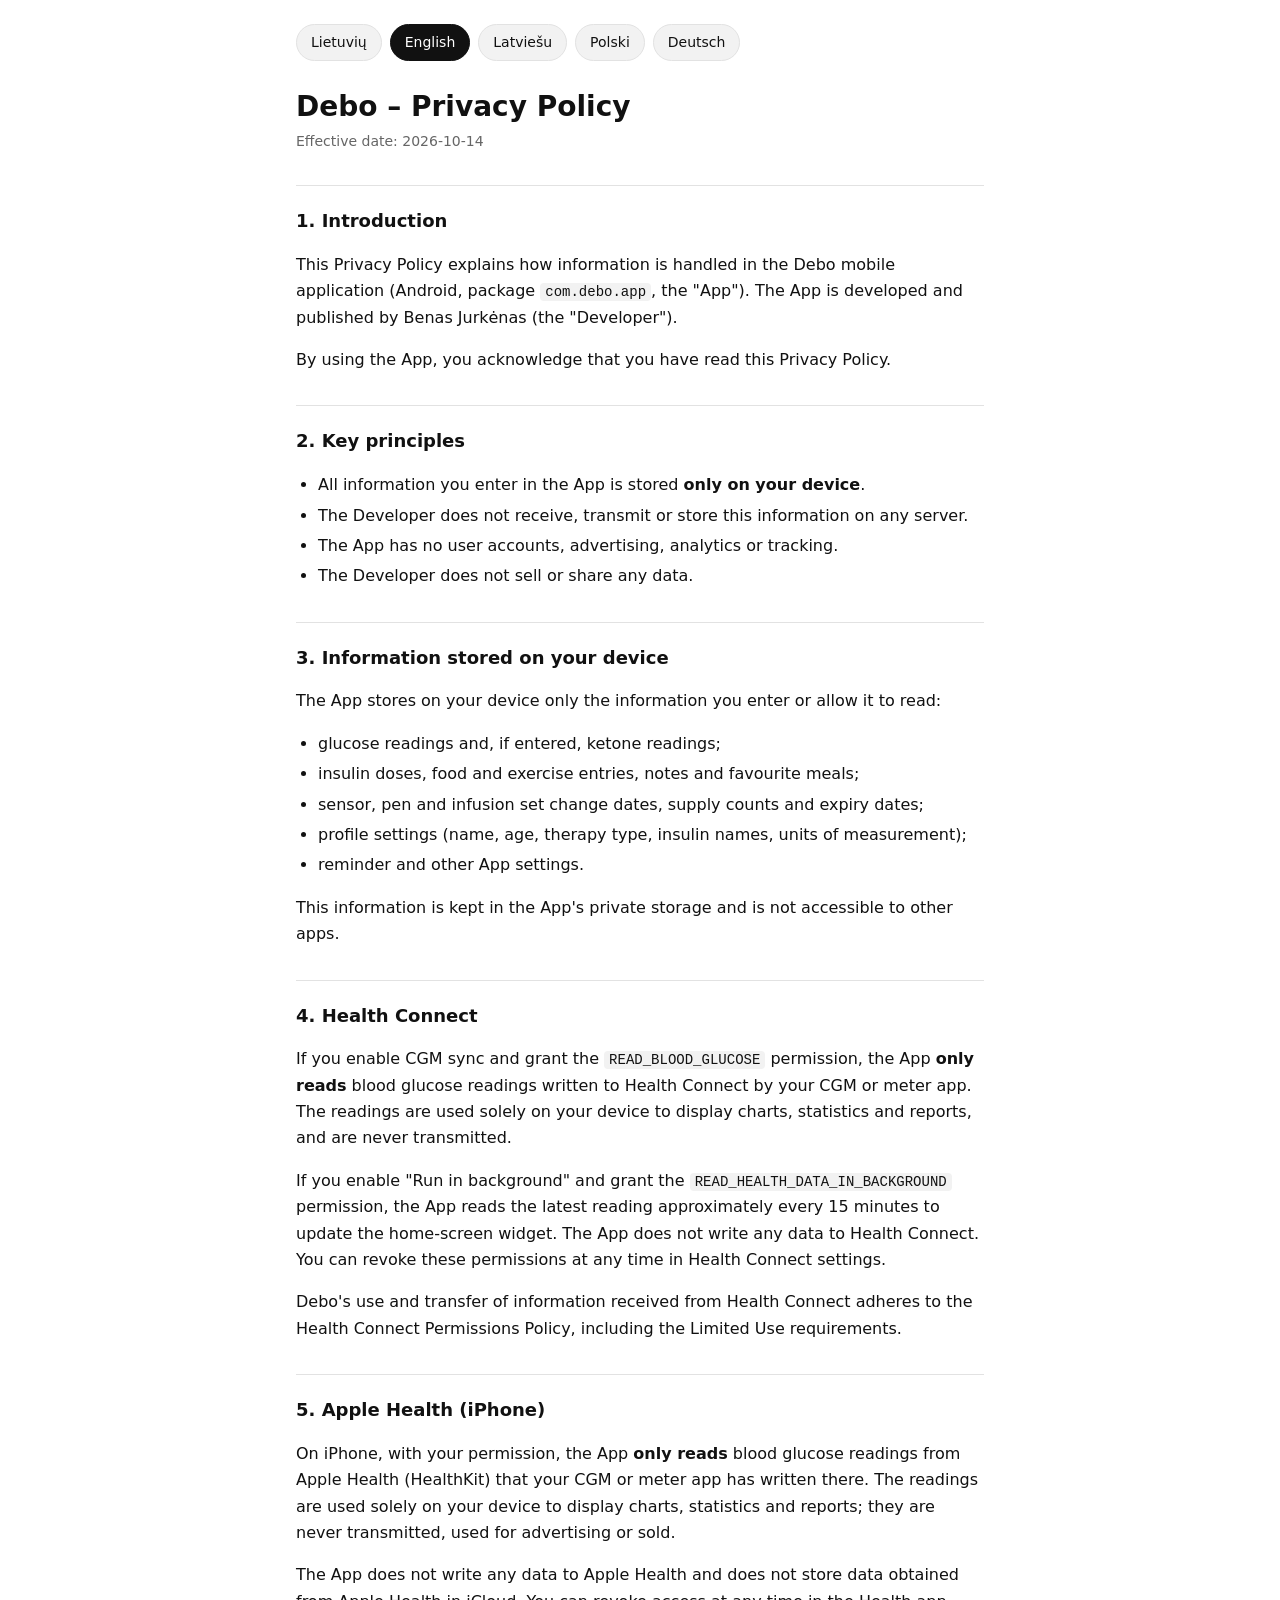
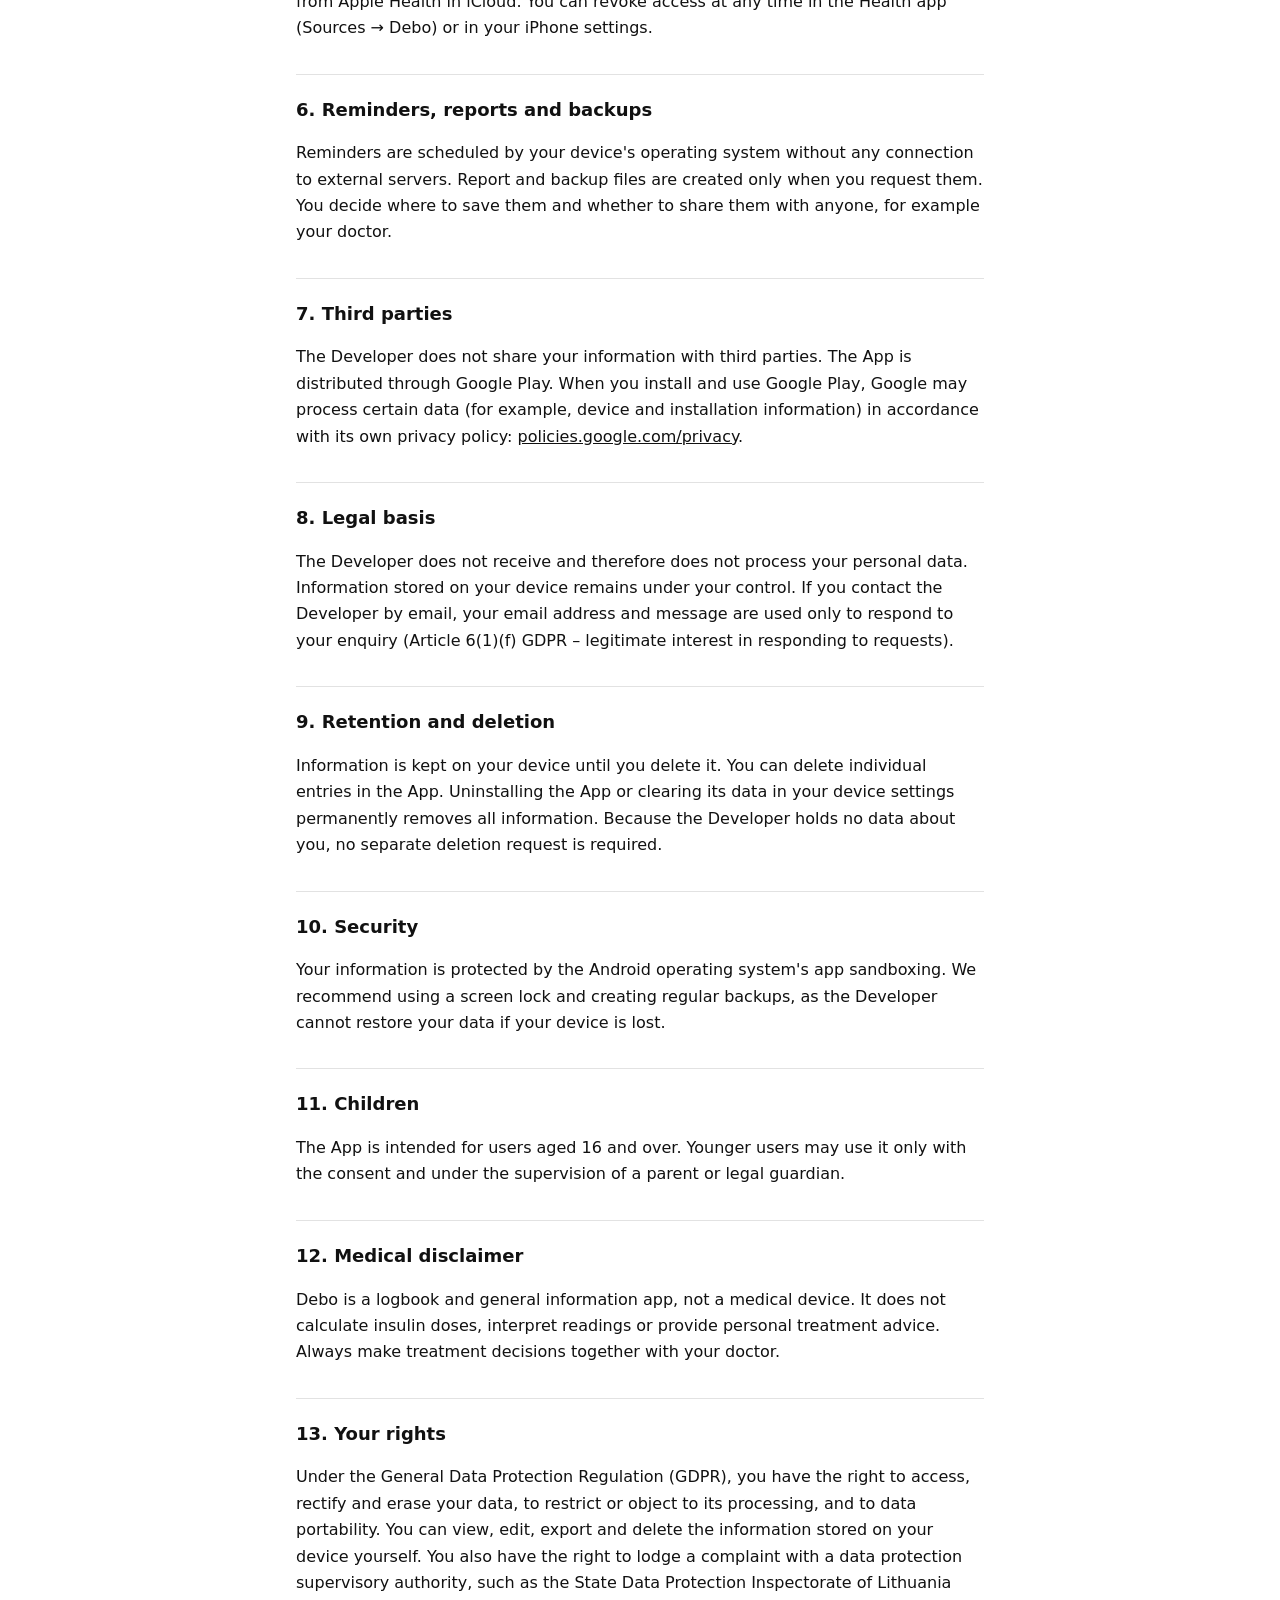
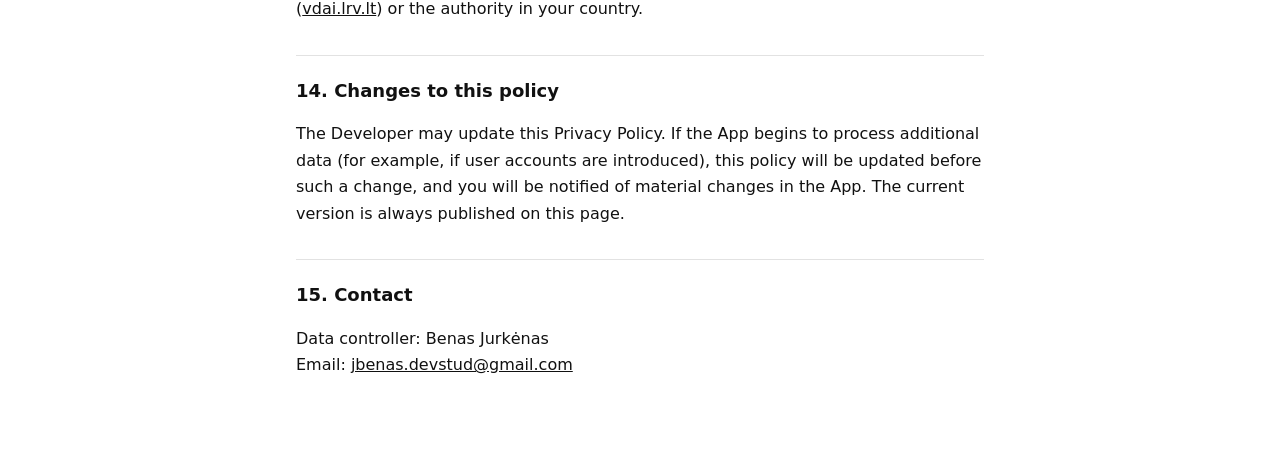
==== Debo APP/privacy-site/index.html @ 05c9ca72 "Debo 1.1.1: Android, iOS and shared web app" ====
<!doctype html>
<html lang="en">
<head>
<meta charset="utf-8">
<meta name="viewport" content="width=device-width, initial-scale=1">
<title>Debo – Privacy Policy</title>
<style>
  :root { --bg:#fff; --fg:#111; --muted:#666; --line:#e2e2e2; --chip:#f2f2f2; }
  @media (prefers-color-scheme: dark) { :root { --bg:#111; --fg:#eee; --muted:#9a9a9a; --line:#2c2c2c; --chip:#1f1f1f; } }
  * { box-sizing:border-box; }
  body { margin:0; background:var(--bg); color:var(--fg); font:16px/1.65 system-ui, -apple-system, "Segoe UI", Roboto, sans-serif; }
  main { max-width:720px; margin:0 auto; padding:24px 16px 64px; }
  nav { display:flex; flex-wrap:wrap; gap:8px; margin-bottom:28px; }
  nav button { border:1px solid var(--line); background:var(--chip); color:var(--fg); border-radius:999px; padding:6px 14px; font:inherit; font-size:14px; cursor:pointer; }
  nav button[aria-pressed="true"] { background:var(--fg); color:var(--bg); border-color:var(--fg); }
  h1 { font-size:28px; line-height:1.25; margin:0 0 6px; }
  h2 { font-size:18px; margin:32px 0 8px; padding-top:20px; border-top:1px solid var(--line); }
  .updated { color:var(--muted); font-size:14px; margin:0; }
  ul { padding-left:22px; }
  li { margin:4px 0; }
  a { color:inherit; }
  code { background:var(--chip); padding:1px 5px; border-radius:4px; font-size:14px; }
</style>
</head>
<body>
<main>
  <nav id="langs"></nav>
  <h1 id="title"></h1>
  <p class="updated" id="updated"></p>
  <div id="content"></div>
</main>
<script>
const CONTROLLER = 'Benas Jurkėnas';
const CONTACT = 'jbenas.devstud@gmail.com';
const UPDATED = '2026-10-14';

const TEXT = {
  lt: {
    name: 'Lietuvių', title: 'Privatumo politika', updated: 'Įsigalioja nuo',
    sections: [
      ['Bendrosios nuostatos', `<p>Ši privatumo politika paaiškina, kaip mobiliojoje programėlėje „Debo“ (Android, paketas <code>com.debo.app</code>, toliau – Programėlė) tvarkoma informacija. Programėlę kuria ir platina {controller} (toliau – Kūrėjas).</p>
        <p>Naudodamiesi Programėle, patvirtinate, kad susipažinote su šia politika.</p>`],
      ['Pagrindiniai principai', `<ul>
        <li>Visa informacija, kurią įvedate į Programėlę, saugoma <strong>tik jūsų įrenginyje</strong>.</li>
        <li>Kūrėjas šios informacijos negauna, neperduoda ir nesaugo jokiuose serveriuose.</li>
        <li>Programėlėje nėra paskyrų, reklamos, analitikos ar naudotojų sekimo priemonių.</li>
        <li>Kūrėjas neparduoda ir niekam neperduoda jokių duomenų.</li>
      </ul>`],
      ['Įrenginyje saugoma informacija', `<p>Programėlė jūsų įrenginyje saugo tik tą informaciją, kurią įvedate patys arba leidžiate nuskaityti:</p>
        <ul>
          <li>gliukozės rodmenys ir, jei įvedate, ketonų rodmenys;</li>
          <li>insulino dozės, maisto ir fizinio aktyvumo įrašai, pastabos, mėgstami valgiai;</li>
          <li>sensoriaus, švirkštiklio ar infuzijos rinkinio keitimo datos, atsargų kiekiai ir galiojimo datos;</li>
          <li>profilio nustatymai (vardas, amžius, gydymo būdas, insulino pavadinimai, matavimo vienetai);</li>
          <li>priminimų ir kiti Programėlės nustatymai.</li>
        </ul>
        <p>Ši informacija laikoma Programėlės vidinėje saugykloje ir kitoms programėlėms neprieinama.</p>`],
      ['Health Connect', `<p>Jeigu įjungiate CGM sinchronizavimą, Programėlė, gavusi jūsų leidimą <code>READ_BLOOD_GLUCOSE</code>, <strong>tik skaito</strong> kraujo gliukozės rodmenis, kuriuos į „Health Connect“ įrašo jūsų CGM ar gliukomačio programėlė. Rodmenys naudojami tik įrenginyje: grafikui, statistikai ir ataskaitai sudaryti. Jie niekur neperduodami.</p>
        <p>Jeigu įjungiate funkciją „Veikti fone“, Programėlė, gavusi leidimą <code>READ_HEALTH_DATA_IN_BACKGROUND</code>, maždaug kas 15 minučių nuskaito naujausią rodmenį pagrindinio ekrano valdikliui atnaujinti. Programėlė į „Health Connect“ nieko neįrašo. Leidimus galite bet kada atšaukti „Health Connect“ nustatymuose.</p>
        <p>„Debo“ naudoja ir perduoda iš „Health Connect“ gautą informaciją laikydamasi „Health Connect“ leidimų politikos, įskaitant riboto naudojimo (angl. <em>Limited Use</em>) reikalavimus.</p>`],
      ['Apple Health (iPhone)', `<p>iPhone versijoje Programėlė, gavusi jūsų leidimą, <strong>tik skaito</strong> kraujo gliukozės rodmenis iš „Apple Health“ (HealthKit), kuriuos ten įrašo jūsų CGM ar gliukomačio programėlė. Rodmenys naudojami tik įrenginyje: grafikui, statistikai ir ataskaitai sudaryti. Jie niekur neperduodami, nenaudojami reklamai ir neparduodami.</p>
        <p>Programėlė į „Apple Health“ nieko neįrašo ir nesaugo iš „Apple Health“ gautų duomenų „iCloud“. Leidimą galite bet kada atšaukti programėlėje „Sveikata“ (Šaltiniai → Debo) arba iPhone nustatymuose.</p>`],
      ['Priminimai, ataskaitos ir atsarginės kopijos', `<p>Priminimus planuoja jūsų įrenginio operacinė sistema, be jokio ryšio su išoriniais serveriais. Ataskaitų ir atsarginių kopijų failai kuriami tik jūsų veiksmu. Jūs pats sprendžiate, kur juos išsaugoti ir ar kam nors juos perduoti, pavyzdžiui, gydytojui.</p>`],
      ['Trečiosios šalys', `<p>Kūrėjas jūsų informacijos trečiosioms šalims neperduoda. Programėlė platinama per „Google Play“. Diegimo ir naudojimosi „Google Play“ metu „Google“ gali tvarkyti tam tikrus duomenis (pavyzdžiui, apie įrenginį ir diegimą) pagal savo privatumo politiką: <a href="https://policies.google.com/privacy">policies.google.com/privacy</a>.</p>`],
      ['Teisinis pagrindas', `<p>Kadangi Kūrėjas jūsų asmens duomenų negauna, jų netvarko. Jūsų įrenginyje saugoma informacija lieka jūsų kontrolėje. Jeigu susisiekiate su Kūrėju el. paštu, jūsų el. pašto adresas ir laiško turinys naudojami tik atsakymui pateikti (BDAR 6 straipsnio 1 dalies f punktas – teisėtas interesas atsakyti į užklausą).</p>`],
      ['Saugojimas ir ištrynimas', `<p>Informacija įrenginyje saugoma tol, kol ją ištrinate. Atskirus įrašus galite ištrinti Programėlėje. Visą informaciją ištrinsite pašalinę Programėlę arba išvalę jos duomenis įrenginio nustatymuose. Kadangi Kūrėjas jūsų duomenų neturi, papildomo prašymo pateikti nereikia.</p>`],
      ['Saugumas', `<p>Informaciją saugo „Android“ operacinės sistemos programėlių izoliacija. Rekomenduojame naudoti įrenginio ekrano užraktą ir reguliariai kurti atsargines kopijas, nes praradus įrenginį Kūrėjas negali atkurti jūsų duomenų.</p>`],
      ['Vaikai', `<p>Programėlė skirta 16 metų ir vyresniems asmenims. Jaunesni asmenys ja gali naudotis tik su tėvų ar globėjų sutikimu ir jiems prižiūrint.</p>`],
      ['Medicininis įspėjimas', `<p>„Debo“ yra įrašų (dienoraščio) ir bendrosios informacijos programėlė, o ne medicinos priemonė. Ji neskaičiuoja insulino dozių, neinterpretuoja rodmenų ir neteikia individualių gydymo rekomendacijų. Sprendimus dėl gydymo priimkite kartu su savo gydytoju.</p>`],
      ['Jūsų teisės', `<p>Pagal Bendrąjį duomenų apsaugos reglamentą (BDAR) turite teisę susipažinti su savo duomenimis, juos ištaisyti, ištrinti, apriboti jų tvarkymą ir nesutikti su tvarkymu. Įrenginyje saugomą informaciją galite peržiūrėti, keisti, eksportuoti ir ištrinti patys. Taip pat turite teisę pateikti skundą Valstybinei duomenų apsaugos inspekcijai (<a href="https://vdai.lrv.lt">vdai.lrv.lt</a>) arba savo šalies priežiūros institucijai.</p>`],
      ['Politikos pakeitimai', `<p>Kūrėjas gali atnaujinti šią politiką. Jeigu Programėlė pradėtų tvarkyti daugiau duomenų (pavyzdžiui, atsirastų paskyros), politika bus atnaujinta prieš tokį pakeitimą, o apie esminius pakeitimus bus pranešta Programėlėje. Galiojanti redakcija visada skelbiama šiame puslapyje.</p>`],
      ['Kontaktai', `<p>Duomenų valdytojas: {controller}<br>El. paštas: {contact}</p>`]
    ]
  },
  en: {
    name: 'English', title: 'Privacy Policy', updated: 'Effective date',
    sections: [
      ['Introduction', `<p>This Privacy Policy explains how information is handled in the Debo mobile application (Android, package <code>com.debo.app</code>, the "App"). The App is developed and published by {controller} (the "Developer").</p>
        <p>By using the App, you acknowledge that you have read this Privacy Policy.</p>`],
      ['Key principles', `<ul>
        <li>All information you enter in the App is stored <strong>only on your device</strong>.</li>
        <li>The Developer does not receive, transmit or store this information on any server.</li>
        <li>The App has no user accounts, advertising, analytics or tracking.</li>
        <li>The Developer does not sell or share any data.</li>
      </ul>`],
      ['Information stored on your device', `<p>The App stores on your device only the information you enter or allow it to read:</p>
        <ul>
          <li>glucose readings and, if entered, ketone readings;</li>
          <li>insulin doses, food and exercise entries, notes and favourite meals;</li>
          <li>sensor, pen and infusion set change dates, supply counts and expiry dates;</li>
          <li>profile settings (name, age, therapy type, insulin names, units of measurement);</li>
          <li>reminder and other App settings.</li>
        </ul>
        <p>This information is kept in the App's private storage and is not accessible to other apps.</p>`],
      ['Health Connect', `<p>If you enable CGM sync and grant the <code>READ_BLOOD_GLUCOSE</code> permission, the App <strong>only reads</strong> blood glucose readings written to Health Connect by your CGM or meter app. The readings are used solely on your device to display charts, statistics and reports, and are never transmitted.</p>
        <p>If you enable "Run in background" and grant the <code>READ_HEALTH_DATA_IN_BACKGROUND</code> permission, the App reads the latest reading approximately every 15 minutes to update the home-screen widget. The App does not write any data to Health Connect. You can revoke these permissions at any time in Health Connect settings.</p>
        <p>Debo's use and transfer of information received from Health Connect adheres to the Health Connect Permissions Policy, including the Limited Use requirements.</p>`],
      ['Apple Health (iPhone)', `<p>On iPhone, with your permission, the App <strong>only reads</strong> blood glucose readings from Apple Health (HealthKit) that your CGM or meter app has written there. The readings are used solely on your device to display charts, statistics and reports; they are never transmitted, used for advertising or sold.</p>
        <p>The App does not write any data to Apple Health and does not store data obtained from Apple Health in iCloud. You can revoke access at any time in the Health app (Sources → Debo) or in your iPhone settings.</p>`],
      ['Reminders, reports and backups', `<p>Reminders are scheduled by your device's operating system without any connection to external servers. Report and backup files are created only when you request them. You decide where to save them and whether to share them with anyone, for example your doctor.</p>`],
      ['Third parties', `<p>The Developer does not share your information with third parties. The App is distributed through Google Play. When you install and use Google Play, Google may process certain data (for example, device and installation information) in accordance with its own privacy policy: <a href="https://policies.google.com/privacy">policies.google.com/privacy</a>.</p>`],
      ['Legal basis', `<p>The Developer does not receive and therefore does not process your personal data. Information stored on your device remains under your control. If you contact the Developer by email, your email address and message are used only to respond to your enquiry (Article 6(1)(f) GDPR – legitimate interest in responding to requests).</p>`],
      ['Retention and deletion', `<p>Information is kept on your device until you delete it. You can delete individual entries in the App. Uninstalling the App or clearing its data in your device settings permanently removes all information. Because the Developer holds no data about you, no separate deletion request is required.</p>`],
      ['Security', `<p>Your information is protected by the Android operating system's app sandboxing. We recommend using a screen lock and creating regular backups, as the Developer cannot restore your data if your device is lost.</p>`],
      ['Children', `<p>The App is intended for users aged 16 and over. Younger users may use it only with the consent and under the supervision of a parent or legal guardian.</p>`],
      ['Medical disclaimer', `<p>Debo is a logbook and general information app, not a medical device. It does not calculate insulin doses, interpret readings or provide personal treatment advice. Always make treatment decisions together with your doctor.</p>`],
      ['Your rights', `<p>Under the General Data Protection Regulation (GDPR), you have the right to access, rectify and erase your data, to restrict or object to its processing, and to data portability. You can view, edit, export and delete the information stored on your device yourself. You also have the right to lodge a complaint with a data protection supervisory authority, such as the State Data Protection Inspectorate of Lithuania (<a href="https://vdai.lrv.lt">vdai.lrv.lt</a>) or the authority in your country.</p>`],
      ['Changes to this policy', `<p>The Developer may update this Privacy Policy. If the App begins to process additional data (for example, if user accounts are introduced), this policy will be updated before such a change, and you will be notified of material changes in the App. The current version is always published on this page.</p>`],
      ['Contact', `<p>Data controller: {controller}<br>Email: {contact}</p>`]
    ]
  },
  lv: {
    name: 'Latviešu', title: 'Privātuma politika', updated: 'Spēkā no',
    sections: [
      ['Vispārīgie noteikumi', `<p>Šī privātuma politika skaidro, kā tiek apstrādāta informācija mobilajā lietotnē Debo (Android, pakotne <code>com.debo.app</code>, turpmāk – Lietotne). Lietotni izstrādā un izplata {controller} (turpmāk – Izstrādātājs).</p>
        <p>Lietojot Lietotni, jūs apliecināt, ka esat iepazinies ar šo politiku.</p>`],
      ['Galvenie principi', `<ul>
        <li>Visa informācija, ko ievadāt Lietotnē, tiek glabāta <strong>tikai jūsu ierīcē</strong>.</li>
        <li>Izstrādātājs šo informāciju nesaņem, nenodod un neglabā nevienā serverī.</li>
        <li>Lietotnē nav lietotāju kontu, reklāmu, analītikas vai izsekošanas.</li>
        <li>Izstrādātājs nepārdod un nenodod nekādus datus.</li>
      </ul>`],
      ['Ierīcē glabātā informācija', `<p>Lietotne jūsu ierīcē glabā tikai to informāciju, ko ievadāt paši vai atļaujat nolasīt:</p>
        <ul>
          <li>glikozes rādījumus un, ja tos ievadāt, ketonu rādījumus;</li>
          <li>insulīna devas, ēdienu un fizisko aktivitāšu ierakstus, piezīmes un iecienītās maltītes;</li>
          <li>sensora, pildspalvas un infūzijas komplekta maiņas datumus, krājumu daudzumus un derīguma termiņus;</li>
          <li>profila iestatījumus (vārdu, vecumu, terapijas veidu, insulīnu nosaukumus, mērvienības);</li>
          <li>atgādinājumu un citus Lietotnes iestatījumus.</li>
        </ul>
        <p>Šī informācija tiek glabāta Lietotnes privātajā krātuvē un nav pieejama citām lietotnēm.</p>`],
      ['Health Connect', `<p>Ja ieslēdzat CGM sinhronizāciju un piešķirat atļauju <code>READ_BLOOD_GLUCOSE</code>, Lietotne <strong>tikai nolasa</strong> asins glikozes rādījumus, ko Health Connect ieraksta jūsu CGM vai glikometra lietotne. Rādījumi tiek izmantoti tikai jūsu ierīcē – grafikiem, statistikai un atskaitēm – un netiek nekur nosūtīti.</p>
        <p>Ja ieslēdzat funkciju “Darboties fonā” un piešķirat atļauju <code>READ_HEALTH_DATA_IN_BACKGROUND</code>, Lietotne aptuveni ik pēc 15 minūtēm nolasa jaunāko rādījumu, lai atjauninātu sākuma ekrāna logrīku. Lietotne neko neieraksta Health Connect. Atļaujas varat jebkurā laikā atsaukt Health Connect iestatījumos.</p>
        <p>Debo no Health Connect saņemtās informācijas izmantošana un nodošana atbilst Health Connect atļauju politikai, tostarp ierobežotas izmantošanas (<em>Limited Use</em>) prasībām.</p>`],
      ['Apple Health (iPhone)', `<p>iPhone versijā Lietotne ar jūsu atļauju <strong>tikai nolasa</strong> asins glikozes rādījumus no Apple Health (HealthKit), ko tur ieraksta jūsu CGM vai glikometra lietotne. Rādījumi tiek izmantoti tikai jūsu ierīcē – grafikiem, statistikai un atskaitēm – un netiek nekur nosūtīti, izmantoti reklāmai vai pārdoti.</p>
        <p>Lietotne neko neieraksta Apple Health un neglabā no Apple Health iegūtos datus iCloud. Piekļuvi varat jebkurā laikā atsaukt lietotnē Veselība (Avoti → Debo) vai iPhone iestatījumos.</p>`],
      ['Atgādinājumi, atskaites un rezerves kopijas', `<p>Atgādinājumus plāno jūsu ierīces operētājsistēma bez savienojuma ar ārējiem serveriem. Atskaišu un rezerves kopiju faili tiek izveidoti tikai pēc jūsu pieprasījuma. Jūs paši izlemjat, kur tos saglabāt un vai tos kādam nodot, piemēram, savam ārstam.</p>`],
      ['Trešās personas', `<p>Izstrādātājs jūsu informāciju trešajām personām nenodod. Lietotne tiek izplatīta, izmantojot Google Play. Instalējot un lietojot Google Play, Google var apstrādāt noteiktus datus (piemēram, informāciju par ierīci un instalēšanu) saskaņā ar savu privātuma politiku: <a href="https://policies.google.com/privacy">policies.google.com/privacy</a>.</p>`],
      ['Juridiskais pamats', `<p>Izstrādātājs jūsu personas datus nesaņem un tāpēc tos neapstrādā. Jūsu ierīcē glabātā informācija paliek jūsu kontrolē. Ja sazināties ar Izstrādātāju pa e-pastu, jūsu e-pasta adrese un ziņojums tiek izmantoti tikai atbildes sniegšanai (VDAR 6. panta 1. punkta f) apakšpunkts – leģitīmās intereses atbildēt uz pieprasījumu).</p>`],
      ['Glabāšana un dzēšana', `<p>Informācija tiek glabāta jūsu ierīcē, līdz to izdzēšat. Atsevišķus ierakstus varat dzēst Lietotnē. Atinstalējot Lietotni vai notīrot tās datus ierīces iestatījumos, visa informācija tiek neatgriezeniski dzēsta. Tā kā Izstrādātāja rīcībā nav jūsu datu, atsevišķs dzēšanas pieprasījums nav nepieciešams.</p>`],
      ['Drošība', `<p>Jūsu informāciju aizsargā Android operētājsistēmas lietotņu izolācija. Iesakām izmantot ekrāna bloķēšanu un regulāri veidot rezerves kopijas, jo ierīces nozaudēšanas gadījumā Izstrādātājs nevar atjaunot jūsu datus.</p>`],
      ['Bērni', `<p>Lietotne paredzēta lietotājiem no 16 gadu vecuma. Jaunāki lietotāji to drīkst lietot tikai ar vecāku vai likumīgo aizbildņu piekrišanu un viņu uzraudzībā.</p>`],
      ['Medicīniska atruna', `<p>Debo ir ierakstu (dienasgrāmatas) un vispārīgas informācijas lietotne, nevis medicīniska ierīce. Tā neaprēķina insulīna devas, neinterpretē rādījumus un nesniedz individuālus ārstēšanas ieteikumus. Lēmumus par ārstēšanu vienmēr pieņemiet kopā ar savu ārstu.</p>`],
      ['Jūsu tiesības', `<p>Saskaņā ar Vispārīgo datu aizsardzības regulu (VDAR) jums ir tiesības piekļūt saviem datiem, labot un dzēst tos, ierobežot to apstrādi vai iebilst pret to, kā arī tiesības uz datu pārnesamību. Ierīcē glabāto informāciju varat paši apskatīt, labot, eksportēt un dzēst. Jums ir arī tiesības iesniegt sūdzību uzraudzības iestādē, piemēram, Datu valsts inspekcijā (<a href="https://www.dvi.gov.lv">dvi.gov.lv</a>).</p>`],
      ['Politikas izmaiņas', `<p>Izstrādātājs var atjaunināt šo politiku. Ja Lietotne sāks apstrādāt papildu datus (piemēram, tiks ieviesti lietotāju konti), politika tiks atjaunināta pirms šādām izmaiņām, un par būtiskām izmaiņām jūs tiksiet informēts Lietotnē. Spēkā esošā redakcija vienmēr tiek publicēta šajā lapā.</p>`],
      ['Kontaktinformācija', `<p>Pārzinis: {controller}<br>E-pasts: {contact}</p>`]
    ]
  },
  pl: {
    name: 'Polski', title: 'Polityka prywatności', updated: 'Obowiązuje od',
    sections: [
      ['Postanowienia ogólne', `<p>Niniejsza Polityka prywatności określa zasady postępowania z informacjami w aplikacji mobilnej Debo (Android, pakiet <code>com.debo.app</code>, dalej: „Aplikacja”). Twórcą i wydawcą Aplikacji jest {controller} (dalej: „Twórca”).</p>
        <p>Korzystając z Aplikacji, Użytkownik potwierdza, że zapoznał się z niniejszą Polityką.</p>`],
      ['Najważniejsze zasady', `<ul>
        <li>Wszystkie informacje wprowadzane do Aplikacji są przechowywane <strong>wyłącznie na urządzeniu Użytkownika</strong>.</li>
        <li>Twórca nie otrzymuje tych informacji, nie przekazuje ich ani nie przechowuje na żadnym serwerze.</li>
        <li>Aplikacja nie posiada kont użytkowników, reklam, narzędzi analitycznych ani mechanizmów śledzenia.</li>
        <li>Twórca nie sprzedaje ani nie udostępnia żadnych danych.</li>
      </ul>`],
      ['Informacje przechowywane na urządzeniu', `<p>Aplikacja przechowuje na urządzeniu wyłącznie informacje wprowadzone przez Użytkownika lub te, do których odczytu Użytkownik udzielił zgody:</p>
        <ul>
          <li>pomiary glukozy oraz – jeśli zostaną wprowadzone – pomiary ketonów;</li>
          <li>dawki insuliny, wpisy dotyczące posiłków i aktywności fizycznej, notatki i ulubione posiłki;</li>
          <li>daty wymiany sensora, pena lub zestawu infuzyjnego, stany zapasów i daty ważności;</li>
          <li>ustawienia profilu (imię, wiek, rodzaj terapii, nazwy insulin, jednostki miary);</li>
          <li>ustawienia przypomnień i inne ustawienia Aplikacji.</li>
        </ul>
        <p>Informacje te są przechowywane w prywatnej pamięci Aplikacji i nie są dostępne dla innych aplikacji.</p>`],
      ['Health Connect', `<p>Jeżeli Użytkownik włączy synchronizację CGM i udzieli uprawnienia <code>READ_BLOOD_GLUCOSE</code>, Aplikacja <strong>wyłącznie odczytuje</strong> pomiary glukozy we krwi zapisywane w Health Connect przez aplikację CGM lub glukometru. Pomiary są wykorzystywane wyłącznie na urządzeniu – do wyświetlania wykresów, statystyk i raportów – i nigdzie nie są przesyłane.</p>
        <p>Jeżeli Użytkownik włączy funkcję „Działanie w tle” i udzieli uprawnienia <code>READ_HEALTH_DATA_IN_BACKGROUND</code>, Aplikacja mniej więcej co 15 minut odczytuje najnowszy pomiar w celu aktualizacji widżetu na ekranie głównym. Aplikacja nie zapisuje żadnych danych w Health Connect. Uprawnienia można w każdej chwili cofnąć w ustawieniach Health Connect.</p>
        <p>Wykorzystywanie i przekazywanie przez Debo informacji otrzymanych z Health Connect jest zgodne z Zasadami dotyczącymi uprawnień Health Connect, w tym z wymogami ograniczonego użycia (<em>Limited Use</em>).</p>`],
      ['Apple Health (iPhone)', `<p>W wersji na iPhone Aplikacja, za zgodą Użytkownika, <strong>wyłącznie odczytuje</strong> pomiary glukozy we krwi z Apple Health (HealthKit), zapisane tam przez aplikację CGM lub glukometru. Pomiary są wykorzystywane wyłącznie na urządzeniu – do wyświetlania wykresów, statystyk i raportów – i nigdy nie są przesyłane, wykorzystywane do reklam ani sprzedawane.</p>
        <p>Aplikacja nie zapisuje żadnych danych w Apple Health i nie przechowuje danych uzyskanych z Apple Health w iCloud. Dostęp można w każdej chwili cofnąć w aplikacji Zdrowie (Źródła → Debo) lub w ustawieniach iPhone'a.</p>`],
      ['Przypomnienia, raporty i kopie zapasowe', `<p>Przypomnienia są planowane przez system operacyjny urządzenia, bez połączenia z zewnętrznymi serwerami. Pliki raportów i kopii zapasowych są tworzone wyłącznie na żądanie Użytkownika. Użytkownik sam decyduje, gdzie je zapisać i czy komukolwiek je przekazać, na przykład lekarzowi.</p>`],
      ['Podmioty trzecie', `<p>Twórca nie przekazuje informacji Użytkownika podmiotom trzecim. Aplikacja jest dystrybuowana za pośrednictwem Google Play. Podczas instalacji i korzystania z Google Play firma Google może przetwarzać określone dane (np. informacje o urządzeniu i instalacji) zgodnie z własną polityką prywatności: <a href="https://policies.google.com/privacy">policies.google.com/privacy</a>.</p>`],
      ['Podstawa prawna', `<p>Twórca nie otrzymuje danych osobowych Użytkownika, a zatem ich nie przetwarza. Informacje przechowywane na urządzeniu pozostają pod kontrolą Użytkownika. W przypadku kontaktu z Twórcą drogą e-mailową adres e-mail i treść wiadomości są wykorzystywane wyłącznie w celu udzielenia odpowiedzi (art. 6 ust. 1 lit. f RODO – prawnie uzasadniony interes polegający na udzieleniu odpowiedzi na zapytanie).</p>`],
      ['Przechowywanie i usuwanie danych', `<p>Informacje są przechowywane na urządzeniu do czasu ich usunięcia przez Użytkownika. Pojedyncze wpisy można usunąć w Aplikacji. Odinstalowanie Aplikacji lub wyczyszczenie jej danych w ustawieniach urządzenia trwale usuwa wszystkie informacje. Ponieważ Twórca nie posiada żadnych danych Użytkownika, odrębny wniosek o usunięcie danych nie jest wymagany.</p>`],
      ['Bezpieczeństwo', `<p>Informacje są chronione przez mechanizm izolacji aplikacji systemu Android. Zaleca się korzystanie z blokady ekranu i regularne tworzenie kopii zapasowych, ponieważ w razie utraty urządzenia Twórca nie ma możliwości odtworzenia danych.</p>`],
      ['Dzieci', `<p>Aplikacja jest przeznaczona dla osób w wieku od 16 lat. Osoby młodsze mogą z niej korzystać wyłącznie za zgodą i pod nadzorem rodzica lub opiekuna prawnego.</p>`],
      ['Zastrzeżenie medyczne', `<p>Debo jest dziennikiem i aplikacją informacyjną, a nie wyrobem medycznym. Nie oblicza dawek insuliny, nie interpretuje pomiarów i nie udziela indywidualnych zaleceń terapeutycznych. Decyzje dotyczące leczenia należy zawsze podejmować wspólnie z lekarzem.</p>`],
      ['Prawa Użytkownika', `<p>Zgodnie z ogólnym rozporządzeniem o ochronie danych (RODO) Użytkownikowi przysługuje prawo dostępu do danych, ich sprostowania i usunięcia, ograniczenia przetwarzania, wniesienia sprzeciwu oraz przenoszenia danych. Informacje przechowywane na urządzeniu Użytkownik może samodzielnie przeglądać, edytować, eksportować i usuwać. Użytkownikowi przysługuje również prawo wniesienia skargi do organu nadzorczego, np. Prezesa Urzędu Ochrony Danych Osobowych (<a href="https://uodo.gov.pl">uodo.gov.pl</a>).</p>`],
      ['Zmiany Polityki', `<p>Twórca może aktualizować niniejszą Politykę. Jeżeli Aplikacja zacznie przetwarzać dodatkowe dane (np. zostaną wprowadzone konta użytkowników), Polityka zostanie zaktualizowana przed taką zmianą, a o istotnych zmianach Użytkownik zostanie poinformowany w Aplikacji. Aktualna wersja jest zawsze publikowana na tej stronie.</p>`],
      ['Kontakt', `<p>Administrator: {controller}<br>E-mail: {contact}</p>`]
    ]
  },
  de: {
    name: 'Deutsch', title: 'Datenschutzerklärung', updated: 'Gültig ab',
    sections: [
      ['Allgemeines', `<p>Diese Datenschutzerklärung erläutert, wie Informationen in der mobilen Anwendung Debo (Android, Paket <code>com.debo.app</code>, nachfolgend „App“) behandelt werden. Die App wird von {controller} (nachfolgend „Entwickler“) entwickelt und veröffentlicht.</p>
        <p>Mit der Nutzung der App bestätigen Sie, diese Datenschutzerklärung zur Kenntnis genommen zu haben.</p>`],
      ['Grundsätze', `<ul>
        <li>Alle Informationen, die Sie in die App eingeben, werden <strong>ausschließlich auf Ihrem Gerät</strong> gespeichert.</li>
        <li>Der Entwickler erhält diese Informationen nicht, übermittelt sie nicht und speichert sie auf keinem Server.</li>
        <li>Die App verfügt über keine Benutzerkonten, keine Werbung, keine Analysewerkzeuge und kein Tracking.</li>
        <li>Der Entwickler verkauft keine Daten und gibt keine Daten weiter.</li>
      </ul>`],
      ['Auf Ihrem Gerät gespeicherte Informationen', `<p>Die App speichert auf Ihrem Gerät ausschließlich Informationen, die Sie selbst eingeben oder deren Abruf Sie erlauben:</p>
        <ul>
          <li>Glukosewerte und – sofern eingegeben – Ketonwerte;</li>
          <li>Insulindosen, Mahlzeiten- und Bewegungseinträge, Notizen und Lieblingsmahlzeiten;</li>
          <li>Wechseldaten von Sensor, Pen oder Infusionsset, Vorratsmengen und Ablaufdaten;</li>
          <li>Profileinstellungen (Name, Alter, Therapieform, Insulinbezeichnungen, Maßeinheiten);</li>
          <li>Erinnerungs- und sonstige App-Einstellungen.</li>
        </ul>
        <p>Diese Informationen werden im privaten Speicher der App abgelegt und sind für andere Apps nicht zugänglich.</p>`],
      ['Health Connect', `<p>Wenn Sie die CGM-Synchronisierung aktivieren und die Berechtigung <code>READ_BLOOD_GLUCOSE</code> erteilen, <strong>liest</strong> die App ausschließlich Blutzuckerwerte, die Ihre CGM- oder Messgeräte-App in Health Connect speichert. Die Werte werden nur auf Ihrem Gerät zur Darstellung von Diagrammen, Statistiken und Berichten verwendet und nicht übermittelt.</p>
        <p>Wenn Sie „Im Hintergrund ausführen“ aktivieren und die Berechtigung <code>READ_HEALTH_DATA_IN_BACKGROUND</code> erteilen, liest die App etwa alle 15 Minuten den aktuellen Wert, um das Startbildschirm-Widget zu aktualisieren. Die App schreibt keine Daten in Health Connect. Sie können die Berechtigungen jederzeit in den Health-Connect-Einstellungen widerrufen.</p>
        <p>Die Nutzung und Weitergabe von Informationen, die Debo von Health Connect erhält, erfolgt gemäß der Health-Connect-Berechtigungsrichtlinie, einschließlich der Anforderungen zur eingeschränkten Nutzung (<em>Limited Use</em>).</p>`],
      ['Apple Health (iPhone)', `<p>Auf dem iPhone <strong>liest</strong> die App mit Ihrer Erlaubnis ausschließlich Blutzuckerwerte aus Apple Health (HealthKit), die Ihre CGM- oder Messgeräte-App dort gespeichert hat. Die Werte werden nur auf Ihrem Gerät zur Darstellung von Diagrammen, Statistiken und Berichten verwendet und weder übermittelt noch für Werbung genutzt oder verkauft.</p>
        <p>Die App schreibt keine Daten in Apple Health und speichert aus Apple Health erhaltene Daten nicht in iCloud. Sie können den Zugriff jederzeit in der App Health (Quellen → Debo) oder in den iPhone-Einstellungen widerrufen.</p>`],
      ['Erinnerungen, Berichte und Sicherungen', `<p>Erinnerungen werden vom Betriebssystem Ihres Geräts geplant, ohne Verbindung zu externen Servern. Berichts- und Sicherungsdateien werden ausschließlich auf Ihre Veranlassung erstellt. Sie entscheiden selbst, wo Sie diese speichern und ob Sie sie weitergeben, beispielsweise an Ihre Ärztin oder Ihren Arzt.</p>`],
      ['Dritte', `<p>Der Entwickler gibt Ihre Informationen nicht an Dritte weiter. Die App wird über Google Play vertrieben. Bei der Installation und Nutzung von Google Play kann Google bestimmte Daten (z. B. Geräte- und Installationsinformationen) gemäß seiner eigenen Datenschutzerklärung verarbeiten: <a href="https://policies.google.com/privacy">policies.google.com/privacy</a>.</p>`],
      ['Rechtsgrundlage', `<p>Der Entwickler erhält keine personenbezogenen Daten von Ihnen und verarbeitet diese daher nicht. Die auf Ihrem Gerät gespeicherten Informationen verbleiben unter Ihrer Kontrolle. Wenn Sie den Entwickler per E-Mail kontaktieren, werden Ihre E-Mail-Adresse und Ihre Nachricht ausschließlich zur Beantwortung Ihrer Anfrage verwendet (Art. 6 Abs. 1 lit. f DSGVO – berechtigtes Interesse an der Beantwortung von Anfragen).</p>`],
      ['Speicherdauer und Löschung', `<p>Die Informationen bleiben auf Ihrem Gerät gespeichert, bis Sie sie löschen. Einzelne Einträge können Sie in der App löschen. Durch die Deinstallation der App oder das Löschen ihrer Daten in den Geräteeinstellungen werden alle Informationen dauerhaft entfernt. Da der Entwickler keine Daten über Sie besitzt, ist kein gesonderter Löschantrag erforderlich.</p>`],
      ['Sicherheit', `<p>Ihre Informationen werden durch die App-Isolation des Android-Betriebssystems geschützt. Wir empfehlen, eine Bildschirmsperre zu verwenden und regelmäßig Sicherungen zu erstellen, da der Entwickler Ihre Daten bei Verlust des Geräts nicht wiederherstellen kann.</p>`],
      ['Kinder', `<p>Die App richtet sich an Personen ab 16 Jahren. Jüngere Personen dürfen sie nur mit Zustimmung und unter Aufsicht eines Elternteils oder Erziehungsberechtigten nutzen.</p>`],
      ['Medizinischer Hinweis', `<p>Debo ist eine Tagebuch- und Informations-App und kein Medizinprodukt. Sie berechnet keine Insulindosen, interpretiert keine Werte und gibt keine individuellen Behandlungsempfehlungen. Treffen Sie Behandlungsentscheidungen stets gemeinsam mit Ihrer Ärztin oder Ihrem Arzt.</p>`],
      ['Ihre Rechte', `<p>Nach der Datenschutz-Grundverordnung (DSGVO) haben Sie das Recht auf Auskunft, Berichtigung, Löschung, Einschränkung der Verarbeitung, Widerspruch sowie Datenübertragbarkeit. Die auf Ihrem Gerät gespeicherten Informationen können Sie selbst einsehen, bearbeiten, exportieren und löschen. Zudem haben Sie das Recht, sich bei einer Datenschutz-Aufsichtsbehörde zu beschweren, beispielsweise bei der zuständigen Behörde Ihres Bundeslandes.</p>`],
      ['Änderungen dieser Erklärung', `<p>Der Entwickler kann diese Datenschutzerklärung aktualisieren. Sollte die App künftig weitere Daten verarbeiten (z. B. durch die Einführung von Benutzerkonten), wird diese Erklärung vor einer solchen Änderung angepasst, und über wesentliche Änderungen werden Sie in der App informiert. Die jeweils aktuelle Fassung ist stets auf dieser Seite veröffentlicht.</p>`],
      ['Kontakt', `<p>Verantwortlicher: {controller}<br>E-Mail: {contact}</p>`]
    ]
  }
};

const mail = `<a href="mailto:${CONTACT}">${CONTACT}</a>`;
function show(lang) {
  const text = TEXT[lang] || TEXT.en;
  document.documentElement.lang = lang;
  document.title = `Debo – ${text.title}`;
  document.getElementById('title').textContent = `Debo – ${text.title}`;
  document.getElementById('updated').textContent = `${text.updated}: ${UPDATED}`;
  document.getElementById('content').innerHTML = text.sections
    .map(([heading, body], i) => `<h2>${i + 1}. ${heading}</h2>${body.replaceAll('{controller}', CONTROLLER).replaceAll('{contact}', mail)}`)
    .join('');
  document.querySelectorAll('#langs button').forEach(b => b.setAttribute('aria-pressed', b.dataset.lang === lang));
  history.replaceState(null, '', `?lang=${lang}`);
}
document.getElementById('langs').innerHTML = Object.entries(TEXT)
  .map(([code, text]) => `<button type="button" data-lang="${code}">${text.name}</button>`).join('');
document.getElementById('langs').addEventListener('click', e => e.target.dataset.lang && show(e.target.dataset.lang));
const asked = new URLSearchParams(location.search).get('lang') || (navigator.language || 'en').slice(0, 2);
show(TEXT[asked] ? asked : 'en');
</script>
</body>
</html>
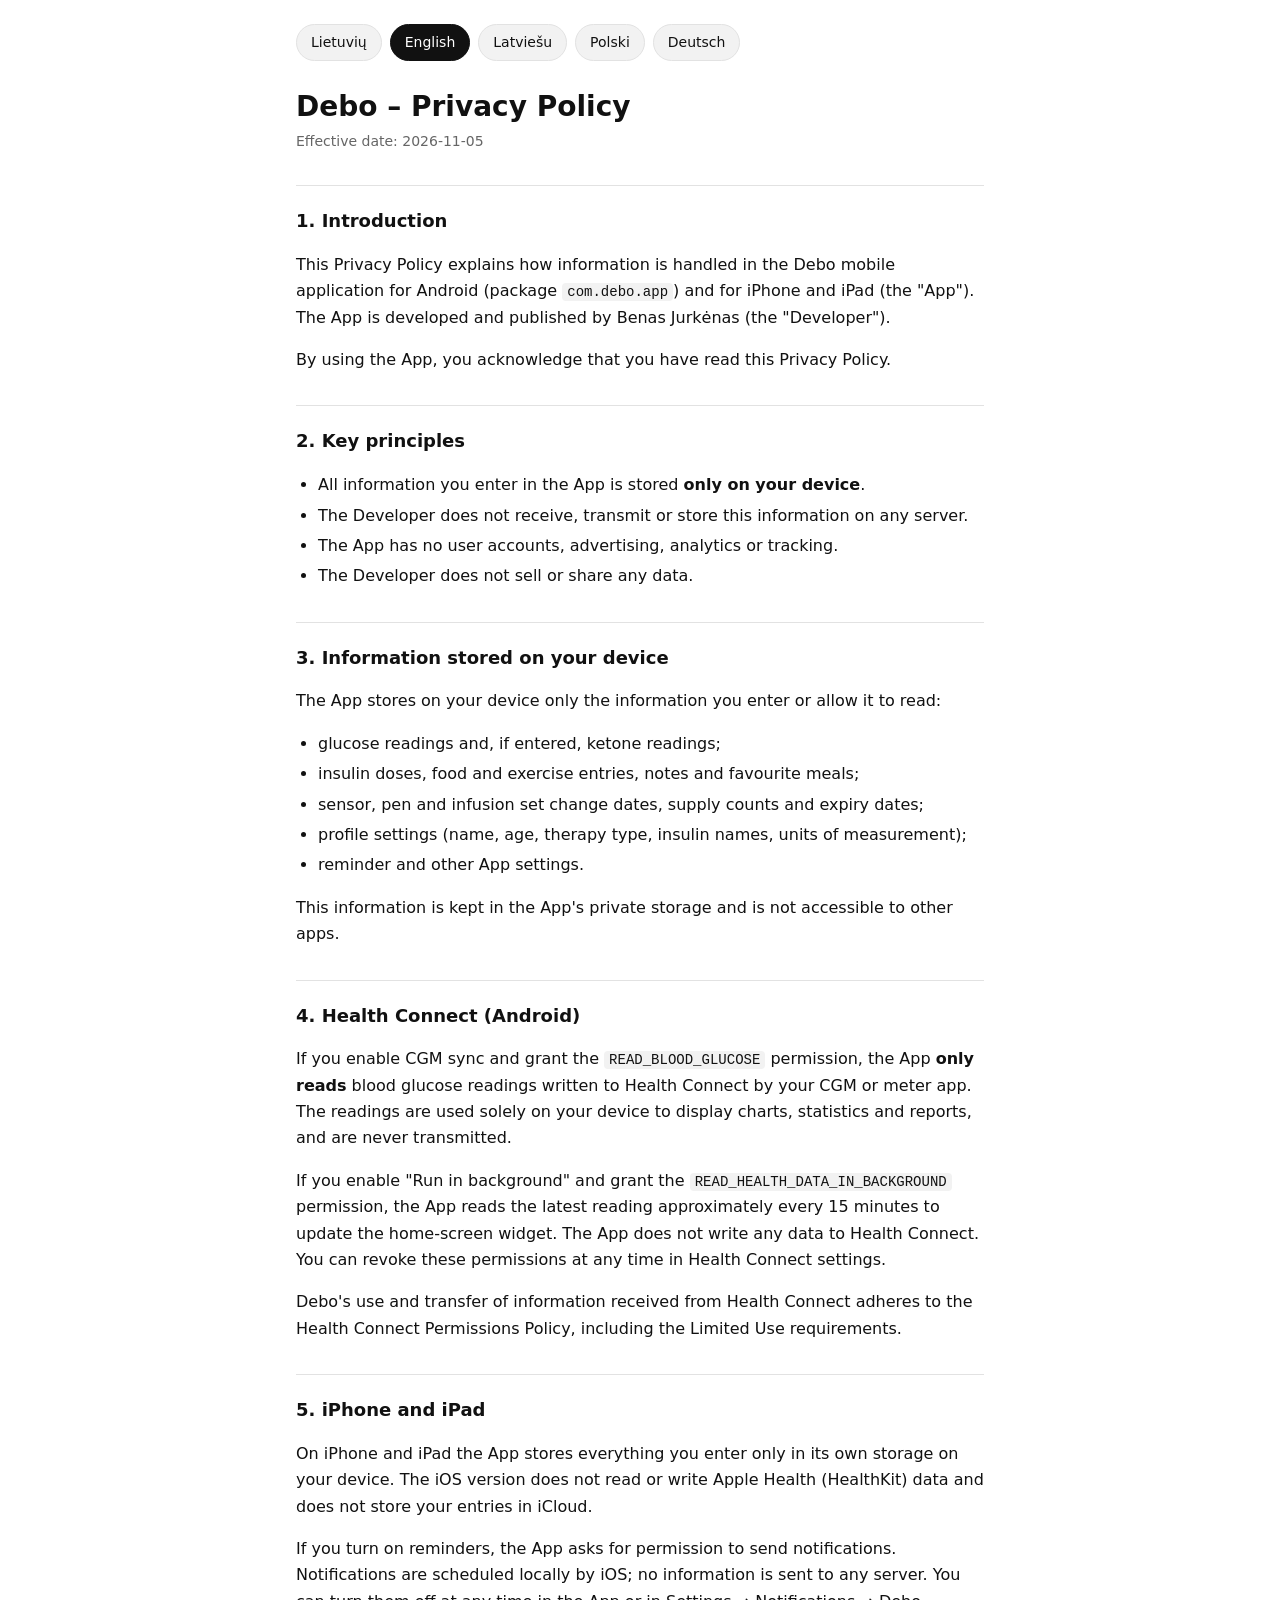
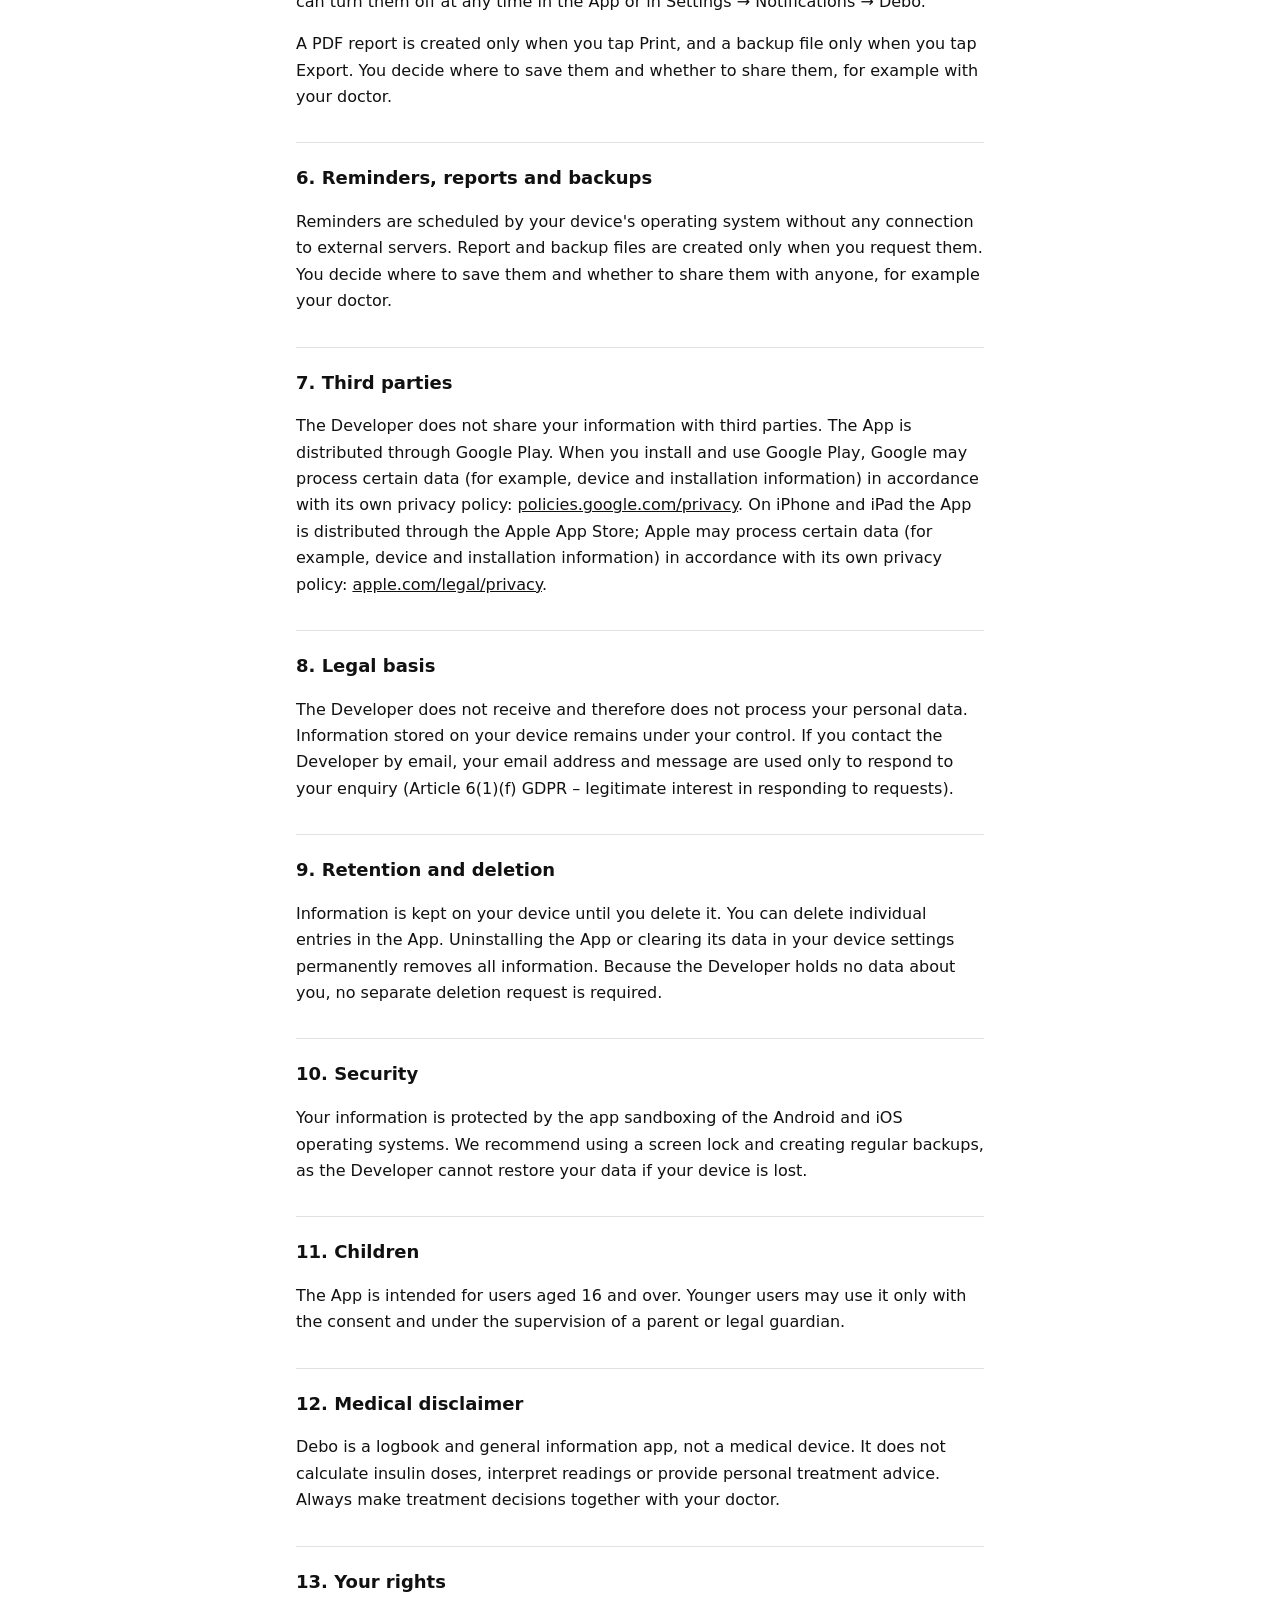
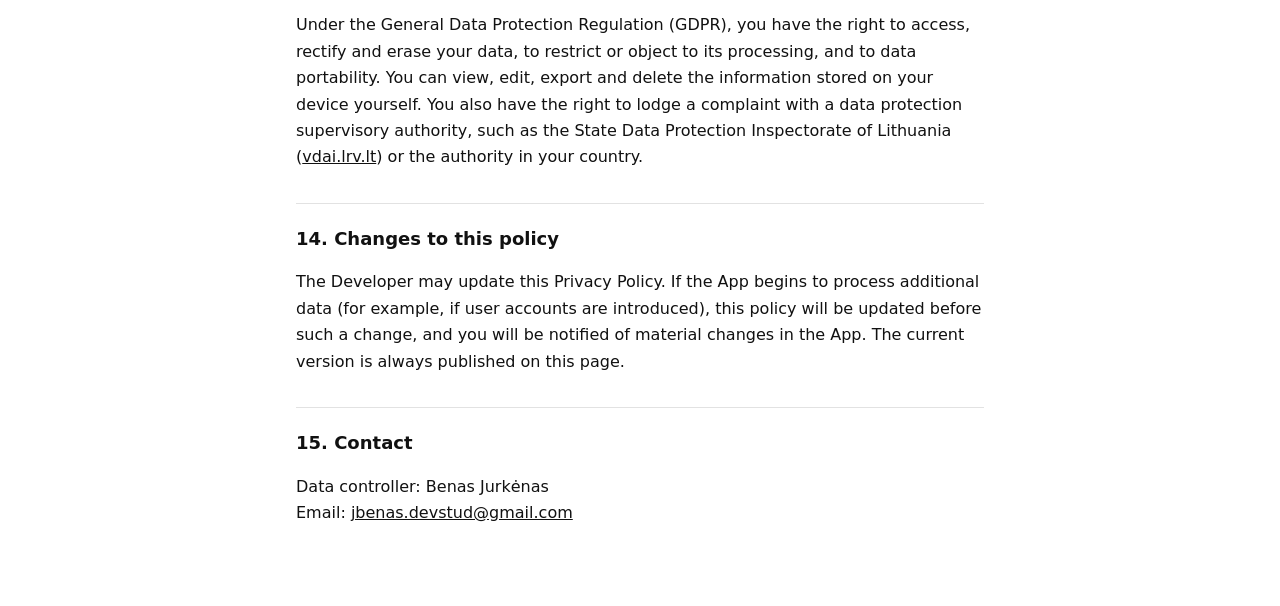
==== commit a580b8bb: "Privacy policy: accurate iOS section in all languages; App Store texts in lv, pl, de - Replace the A" ====
--- a/Debo APP/privacy-site/index.html
+++ b/Debo APP/privacy-site/index.html
@@ -32,13 +32,13 @@
 <script>
 const CONTROLLER = 'Benas Jurkėnas';
 const CONTACT = 'jbenas.devstud@gmail.com';
-const UPDATED = '2026-10-14';
+const UPDATED = '2026-11-05';
 
 const TEXT = {
   lt: {
     name: 'Lietuvių', title: 'Privatumo politika', updated: 'Įsigalioja nuo',
     sections: [
-      ['Bendrosios nuostatos', `<p>Ši privatumo politika paaiškina, kaip mobiliojoje programėlėje „Debo“ (Android, paketas <code>com.debo.app</code>, toliau – Programėlė) tvarkoma informacija. Programėlę kuria ir platina {controller} (toliau – Kūrėjas).</p>
+      ['Bendrosios nuostatos', `<p>Ši privatumo politika paaiškina, kaip mobiliojoje programėlėje „Debo“, skirtoje „Android“ (paketas <code>com.debo.app</code>) ir iPhone bei iPad įrenginiams (toliau – Programėlė), tvarkoma informacija. Programėlę kuria ir platina {controller} (toliau – Kūrėjas).</p>
         <p>Naudodamiesi Programėle, patvirtinate, kad susipažinote su šia politika.</p>`],
       ['Pagrindiniai principai', `<ul>
         <li>Visa informacija, kurią įvedate į Programėlę, saugoma <strong>tik jūsų įrenginyje</strong>.</li>
@@ -55,16 +55,17 @@
           <li>priminimų ir kiti Programėlės nustatymai.</li>
         </ul>
         <p>Ši informacija laikoma Programėlės vidinėje saugykloje ir kitoms programėlėms neprieinama.</p>`],
-      ['Health Connect', `<p>Jeigu įjungiate CGM sinchronizavimą, Programėlė, gavusi jūsų leidimą <code>READ_BLOOD_GLUCOSE</code>, <strong>tik skaito</strong> kraujo gliukozės rodmenis, kuriuos į „Health Connect“ įrašo jūsų CGM ar gliukomačio programėlė. Rodmenys naudojami tik įrenginyje: grafikui, statistikai ir ataskaitai sudaryti. Jie niekur neperduodami.</p>
+      ['Health Connect (Android)', `<p>Jeigu įjungiate CGM sinchronizavimą, Programėlė, gavusi jūsų leidimą <code>READ_BLOOD_GLUCOSE</code>, <strong>tik skaito</strong> kraujo gliukozės rodmenis, kuriuos į „Health Connect“ įrašo jūsų CGM ar gliukomačio programėlė. Rodmenys naudojami tik įrenginyje: grafikui, statistikai ir ataskaitai sudaryti. Jie niekur neperduodami.</p>
         <p>Jeigu įjungiate funkciją „Veikti fone“, Programėlė, gavusi leidimą <code>READ_HEALTH_DATA_IN_BACKGROUND</code>, maždaug kas 15 minučių nuskaito naujausią rodmenį pagrindinio ekrano valdikliui atnaujinti. Programėlė į „Health Connect“ nieko neįrašo. Leidimus galite bet kada atšaukti „Health Connect“ nustatymuose.</p>
         <p>„Debo“ naudoja ir perduoda iš „Health Connect“ gautą informaciją laikydamasi „Health Connect“ leidimų politikos, įskaitant riboto naudojimo (angl. <em>Limited Use</em>) reikalavimus.</p>`],
-      ['Apple Health (iPhone)', `<p>iPhone versijoje Programėlė, gavusi jūsų leidimą, <strong>tik skaito</strong> kraujo gliukozės rodmenis iš „Apple Health“ (HealthKit), kuriuos ten įrašo jūsų CGM ar gliukomačio programėlė. Rodmenys naudojami tik įrenginyje: grafikui, statistikai ir ataskaitai sudaryti. Jie niekur neperduodami, nenaudojami reklamai ir neparduodami.</p>
-        <p>Programėlė į „Apple Health“ nieko neįrašo ir nesaugo iš „Apple Health“ gautų duomenų „iCloud“. Leidimą galite bet kada atšaukti programėlėje „Sveikata“ (Šaltiniai → Debo) arba iPhone nustatymuose.</p>`],
+      ['iPhone ir iPad', `<p>iPhone ir iPad įrenginiuose Programėlė visą jūsų įvestą informaciją saugo tik savo saugykloje jūsų įrenginyje. iOS versija neskaito ir nerašo „Apple Health“ (HealthKit) duomenų ir nesaugo jūsų įrašų „iCloud“.</p>
+        <p>Jei įjungiate priminimus, Programėlė paprašo leidimo siųsti pranešimus. Pranešimus planuoja pati iOS jūsų įrenginyje, jokia informacija į serverius nesiunčiama. Pranešimus galite bet kada išjungti Programėlėje arba Nustatymuose → Pranešimai → Debo.</p>
+        <p>PDF ataskaita sukuriama tik paspaudus „Spausdinti“, atsarginės kopijos failas – tik paspaudus „Eksportuoti“. Jūs patys sprendžiate, kur juos išsaugoti ir ar kam nors perduoti, pavyzdžiui, gydytojui.</p>`],
       ['Priminimai, ataskaitos ir atsarginės kopijos', `<p>Priminimus planuoja jūsų įrenginio operacinė sistema, be jokio ryšio su išoriniais serveriais. Ataskaitų ir atsarginių kopijų failai kuriami tik jūsų veiksmu. Jūs pats sprendžiate, kur juos išsaugoti ir ar kam nors juos perduoti, pavyzdžiui, gydytojui.</p>`],
-      ['Trečiosios šalys', `<p>Kūrėjas jūsų informacijos trečiosioms šalims neperduoda. Programėlė platinama per „Google Play“. Diegimo ir naudojimosi „Google Play“ metu „Google“ gali tvarkyti tam tikrus duomenis (pavyzdžiui, apie įrenginį ir diegimą) pagal savo privatumo politiką: <a href="https://policies.google.com/privacy">policies.google.com/privacy</a>.</p>`],
+      ['Trečiosios šalys', `<p>Kūrėjas jūsų informacijos trečiosioms šalims neperduoda. Programėlė platinama per „Google Play“. Diegimo ir naudojimosi „Google Play“ metu „Google“ gali tvarkyti tam tikrus duomenis (pavyzdžiui, apie įrenginį ir diegimą) pagal savo privatumo politiką: <a href="https://policies.google.com/privacy">policies.google.com/privacy</a>. iPhone ir iPad įrenginiams Programėlė platinama per „Apple App Store“; „Apple“ gali tvarkyti tam tikrus duomenis (pavyzdžiui, apie įrenginį ir diegimą) pagal savo privatumo politiką: <a href="https://www.apple.com/legal/privacy/">apple.com/legal/privacy</a>.</p>`],
       ['Teisinis pagrindas', `<p>Kadangi Kūrėjas jūsų asmens duomenų negauna, jų netvarko. Jūsų įrenginyje saugoma informacija lieka jūsų kontrolėje. Jeigu susisiekiate su Kūrėju el. paštu, jūsų el. pašto adresas ir laiško turinys naudojami tik atsakymui pateikti (BDAR 6 straipsnio 1 dalies f punktas – teisėtas interesas atsakyti į užklausą).</p>`],
       ['Saugojimas ir ištrynimas', `<p>Informacija įrenginyje saugoma tol, kol ją ištrinate. Atskirus įrašus galite ištrinti Programėlėje. Visą informaciją ištrinsite pašalinę Programėlę arba išvalę jos duomenis įrenginio nustatymuose. Kadangi Kūrėjas jūsų duomenų neturi, papildomo prašymo pateikti nereikia.</p>`],
-      ['Saugumas', `<p>Informaciją saugo „Android“ operacinės sistemos programėlių izoliacija. Rekomenduojame naudoti įrenginio ekrano užraktą ir reguliariai kurti atsargines kopijas, nes praradus įrenginį Kūrėjas negali atkurti jūsų duomenų.</p>`],
+      ['Saugumas', `<p>Informaciją saugo „Android“ ir iOS operacinių sistemų programėlių izoliacija. Rekomenduojame naudoti įrenginio ekrano užraktą ir reguliariai kurti atsargines kopijas, nes praradus įrenginį Kūrėjas negali atkurti jūsų duomenų.</p>`],
       ['Vaikai', `<p>Programėlė skirta 16 metų ir vyresniems asmenims. Jaunesni asmenys ja gali naudotis tik su tėvų ar globėjų sutikimu ir jiems prižiūrint.</p>`],
       ['Medicininis įspėjimas', `<p>„Debo“ yra įrašų (dienoraščio) ir bendrosios informacijos programėlė, o ne medicinos priemonė. Ji neskaičiuoja insulino dozių, neinterpretuoja rodmenų ir neteikia individualių gydymo rekomendacijų. Sprendimus dėl gydymo priimkite kartu su savo gydytoju.</p>`],
       ['Jūsų teisės', `<p>Pagal Bendrąjį duomenų apsaugos reglamentą (BDAR) turite teisę susipažinti su savo duomenimis, juos ištaisyti, ištrinti, apriboti jų tvarkymą ir nesutikti su tvarkymu. Įrenginyje saugomą informaciją galite peržiūrėti, keisti, eksportuoti ir ištrinti patys. Taip pat turite teisę pateikti skundą Valstybinei duomenų apsaugos inspekcijai (<a href="https://vdai.lrv.lt">vdai.lrv.lt</a>) arba savo šalies priežiūros institucijai.</p>`],
@@ -75,7 +76,7 @@
   en: {
     name: 'English', title: 'Privacy Policy', updated: 'Effective date',
     sections: [
-      ['Introduction', `<p>This Privacy Policy explains how information is handled in the Debo mobile application (Android, package <code>com.debo.app</code>, the "App"). The App is developed and published by {controller} (the "Developer").</p>
+      ['Introduction', `<p>This Privacy Policy explains how information is handled in the Debo mobile application for Android (package <code>com.debo.app</code>) and for iPhone and iPad (the "App"). The App is developed and published by {controller} (the "Developer").</p>
         <p>By using the App, you acknowledge that you have read this Privacy Policy.</p>`],
       ['Key principles', `<ul>
         <li>All information you enter in the App is stored <strong>only on your device</strong>.</li>
@@ -92,16 +93,17 @@
           <li>reminder and other App settings.</li>
         </ul>
         <p>This information is kept in the App's private storage and is not accessible to other apps.</p>`],
-      ['Health Connect', `<p>If you enable CGM sync and grant the <code>READ_BLOOD_GLUCOSE</code> permission, the App <strong>only reads</strong> blood glucose readings written to Health Connect by your CGM or meter app. The readings are used solely on your device to display charts, statistics and reports, and are never transmitted.</p>
+      ['Health Connect (Android)', `<p>If you enable CGM sync and grant the <code>READ_BLOOD_GLUCOSE</code> permission, the App <strong>only reads</strong> blood glucose readings written to Health Connect by your CGM or meter app. The readings are used solely on your device to display charts, statistics and reports, and are never transmitted.</p>
         <p>If you enable "Run in background" and grant the <code>READ_HEALTH_DATA_IN_BACKGROUND</code> permission, the App reads the latest reading approximately every 15 minutes to update the home-screen widget. The App does not write any data to Health Connect. You can revoke these permissions at any time in Health Connect settings.</p>
         <p>Debo's use and transfer of information received from Health Connect adheres to the Health Connect Permissions Policy, including the Limited Use requirements.</p>`],
-      ['Apple Health (iPhone)', `<p>On iPhone, with your permission, the App <strong>only reads</strong> blood glucose readings from Apple Health (HealthKit) that your CGM or meter app has written there. The readings are used solely on your device to display charts, statistics and reports; they are never transmitted, used for advertising or sold.</p>
-        <p>The App does not write any data to Apple Health and does not store data obtained from Apple Health in iCloud. You can revoke access at any time in the Health app (Sources → Debo) or in your iPhone settings.</p>`],
+      ['iPhone and iPad', `<p>On iPhone and iPad the App stores everything you enter only in its own storage on your device. The iOS version does not read or write Apple Health (HealthKit) data and does not store your entries in iCloud.</p>
+        <p>If you turn on reminders, the App asks for permission to send notifications. Notifications are scheduled locally by iOS; no information is sent to any server. You can turn them off at any time in the App or in Settings → Notifications → Debo.</p>
+        <p>A PDF report is created only when you tap Print, and a backup file only when you tap Export. You decide where to save them and whether to share them, for example with your doctor.</p>`],
       ['Reminders, reports and backups', `<p>Reminders are scheduled by your device's operating system without any connection to external servers. Report and backup files are created only when you request them. You decide where to save them and whether to share them with anyone, for example your doctor.</p>`],
-      ['Third parties', `<p>The Developer does not share your information with third parties. The App is distributed through Google Play. When you install and use Google Play, Google may process certain data (for example, device and installation information) in accordance with its own privacy policy: <a href="https://policies.google.com/privacy">policies.google.com/privacy</a>.</p>`],
+      ['Third parties', `<p>The Developer does not share your information with third parties. The App is distributed through Google Play. When you install and use Google Play, Google may process certain data (for example, device and installation information) in accordance with its own privacy policy: <a href="https://policies.google.com/privacy">policies.google.com/privacy</a>. On iPhone and iPad the App is distributed through the Apple App Store; Apple may process certain data (for example, device and installation information) in accordance with its own privacy policy: <a href="https://www.apple.com/legal/privacy/">apple.com/legal/privacy</a>.</p>`],
       ['Legal basis', `<p>The Developer does not receive and therefore does not process your personal data. Information stored on your device remains under your control. If you contact the Developer by email, your email address and message are used only to respond to your enquiry (Article 6(1)(f) GDPR – legitimate interest in responding to requests).</p>`],
       ['Retention and deletion', `<p>Information is kept on your device until you delete it. You can delete individual entries in the App. Uninstalling the App or clearing its data in your device settings permanently removes all information. Because the Developer holds no data about you, no separate deletion request is required.</p>`],
-      ['Security', `<p>Your information is protected by the Android operating system's app sandboxing. We recommend using a screen lock and creating regular backups, as the Developer cannot restore your data if your device is lost.</p>`],
+      ['Security', `<p>Your information is protected by the app sandboxing of the Android and iOS operating systems. We recommend using a screen lock and creating regular backups, as the Developer cannot restore your data if your device is lost.</p>`],
       ['Children', `<p>The App is intended for users aged 16 and over. Younger users may use it only with the consent and under the supervision of a parent or legal guardian.</p>`],
       ['Medical disclaimer', `<p>Debo is a logbook and general information app, not a medical device. It does not calculate insulin doses, interpret readings or provide personal treatment advice. Always make treatment decisions together with your doctor.</p>`],
       ['Your rights', `<p>Under the General Data Protection Regulation (GDPR), you have the right to access, rectify and erase your data, to restrict or object to its processing, and to data portability. You can view, edit, export and delete the information stored on your device yourself. You also have the right to lodge a complaint with a data protection supervisory authority, such as the State Data Protection Inspectorate of Lithuania (<a href="https://vdai.lrv.lt">vdai.lrv.lt</a>) or the authority in your country.</p>`],
@@ -112,7 +114,7 @@
   lv: {
     name: 'Latviešu', title: 'Privātuma politika', updated: 'Spēkā no',
     sections: [
-      ['Vispārīgie noteikumi', `<p>Šī privātuma politika skaidro, kā tiek apstrādāta informācija mobilajā lietotnē Debo (Android, pakotne <code>com.debo.app</code>, turpmāk – Lietotne). Lietotni izstrādā un izplata {controller} (turpmāk – Izstrādātājs).</p>
+      ['Vispārīgie noteikumi', `<p>Šī privātuma politika skaidro, kā tiek apstrādāta informācija mobilajā lietotnē Debo Android ierīcēm (pakotne <code>com.debo.app</code>) un iPhone un iPad ierīcēm (turpmāk – Lietotne). Lietotni izstrādā un izplata {controller} (turpmāk – Izstrādātājs).</p>
         <p>Lietojot Lietotni, jūs apliecināt, ka esat iepazinies ar šo politiku.</p>`],
       ['Galvenie principi', `<ul>
         <li>Visa informācija, ko ievadāt Lietotnē, tiek glabāta <strong>tikai jūsu ierīcē</strong>.</li>
@@ -129,16 +131,17 @@
           <li>atgādinājumu un citus Lietotnes iestatījumus.</li>
         </ul>
         <p>Šī informācija tiek glabāta Lietotnes privātajā krātuvē un nav pieejama citām lietotnēm.</p>`],
-      ['Health Connect', `<p>Ja ieslēdzat CGM sinhronizāciju un piešķirat atļauju <code>READ_BLOOD_GLUCOSE</code>, Lietotne <strong>tikai nolasa</strong> asins glikozes rādījumus, ko Health Connect ieraksta jūsu CGM vai glikometra lietotne. Rādījumi tiek izmantoti tikai jūsu ierīcē – grafikiem, statistikai un atskaitēm – un netiek nekur nosūtīti.</p>
+      ['Health Connect (Android)', `<p>Ja ieslēdzat CGM sinhronizāciju un piešķirat atļauju <code>READ_BLOOD_GLUCOSE</code>, Lietotne <strong>tikai nolasa</strong> asins glikozes rādījumus, ko Health Connect ieraksta jūsu CGM vai glikometra lietotne. Rādījumi tiek izmantoti tikai jūsu ierīcē – grafikiem, statistikai un atskaitēm – un netiek nekur nosūtīti.</p>
         <p>Ja ieslēdzat funkciju “Darboties fonā” un piešķirat atļauju <code>READ_HEALTH_DATA_IN_BACKGROUND</code>, Lietotne aptuveni ik pēc 15 minūtēm nolasa jaunāko rādījumu, lai atjauninātu sākuma ekrāna logrīku. Lietotne neko neieraksta Health Connect. Atļaujas varat jebkurā laikā atsaukt Health Connect iestatījumos.</p>
         <p>Debo no Health Connect saņemtās informācijas izmantošana un nodošana atbilst Health Connect atļauju politikai, tostarp ierobežotas izmantošanas (<em>Limited Use</em>) prasībām.</p>`],
-      ['Apple Health (iPhone)', `<p>iPhone versijā Lietotne ar jūsu atļauju <strong>tikai nolasa</strong> asins glikozes rādījumus no Apple Health (HealthKit), ko tur ieraksta jūsu CGM vai glikometra lietotne. Rādījumi tiek izmantoti tikai jūsu ierīcē – grafikiem, statistikai un atskaitēm – un netiek nekur nosūtīti, izmantoti reklāmai vai pārdoti.</p>
-        <p>Lietotne neko neieraksta Apple Health un neglabā no Apple Health iegūtos datus iCloud. Piekļuvi varat jebkurā laikā atsaukt lietotnē Veselība (Avoti → Debo) vai iPhone iestatījumos.</p>`],
+      ['iPhone un iPad', `<p>iPhone un iPad ierīcēs Lietotne visu jūsu ievadīto informāciju glabā tikai savā krātuvē jūsu ierīcē. iOS versija nenolasa un neieraksta Apple Health (HealthKit) datus un neglabā jūsu ierakstus iCloud.</p>
+        <p>Ja ieslēdzat atgādinājumus, Lietotne lūdz atļauju sūtīt paziņojumus. Paziņojumus jūsu ierīcē plāno pati iOS, un nekāda informācija netiek sūtīta uz serveriem. Paziņojumus varat jebkurā laikā izslēgt Lietotnē vai sadaļā Iestatījumi → Paziņojumi → Debo.</p>
+        <p>PDF atskaite tiek izveidota tikai tad, kad pieskaraties “Drukāt”, bet rezerves kopijas fails – tikai tad, kad pieskaraties “Eksportēt”. Jūs paši izlemjat, kur tos saglabāt un vai tos kādam nodot, piemēram, savam ārstam.</p>`],
       ['Atgādinājumi, atskaites un rezerves kopijas', `<p>Atgādinājumus plāno jūsu ierīces operētājsistēma bez savienojuma ar ārējiem serveriem. Atskaišu un rezerves kopiju faili tiek izveidoti tikai pēc jūsu pieprasījuma. Jūs paši izlemjat, kur tos saglabāt un vai tos kādam nodot, piemēram, savam ārstam.</p>`],
-      ['Trešās personas', `<p>Izstrādātājs jūsu informāciju trešajām personām nenodod. Lietotne tiek izplatīta, izmantojot Google Play. Instalējot un lietojot Google Play, Google var apstrādāt noteiktus datus (piemēram, informāciju par ierīci un instalēšanu) saskaņā ar savu privātuma politiku: <a href="https://policies.google.com/privacy">policies.google.com/privacy</a>.</p>`],
+      ['Trešās personas', `<p>Izstrādātājs jūsu informāciju trešajām personām nenodod. Lietotne tiek izplatīta, izmantojot Google Play. Instalējot un lietojot Google Play, Google var apstrādāt noteiktus datus (piemēram, informāciju par ierīci un instalēšanu) saskaņā ar savu privātuma politiku: <a href="https://policies.google.com/privacy">policies.google.com/privacy</a>. iPhone un iPad ierīcēm Lietotne tiek izplatīta, izmantojot Apple App Store; Apple var apstrādāt noteiktus datus (piemēram, informāciju par ierīci un instalēšanu) saskaņā ar savu privātuma politiku: <a href="https://www.apple.com/legal/privacy/">apple.com/legal/privacy</a>.</p>`],
       ['Juridiskais pamats', `<p>Izstrādātājs jūsu personas datus nesaņem un tāpēc tos neapstrādā. Jūsu ierīcē glabātā informācija paliek jūsu kontrolē. Ja sazināties ar Izstrādātāju pa e-pastu, jūsu e-pasta adrese un ziņojums tiek izmantoti tikai atbildes sniegšanai (VDAR 6. panta 1. punkta f) apakšpunkts – leģitīmās intereses atbildēt uz pieprasījumu).</p>`],
       ['Glabāšana un dzēšana', `<p>Informācija tiek glabāta jūsu ierīcē, līdz to izdzēšat. Atsevišķus ierakstus varat dzēst Lietotnē. Atinstalējot Lietotni vai notīrot tās datus ierīces iestatījumos, visa informācija tiek neatgriezeniski dzēsta. Tā kā Izstrādātāja rīcībā nav jūsu datu, atsevišķs dzēšanas pieprasījums nav nepieciešams.</p>`],
-      ['Drošība', `<p>Jūsu informāciju aizsargā Android operētājsistēmas lietotņu izolācija. Iesakām izmantot ekrāna bloķēšanu un regulāri veidot rezerves kopijas, jo ierīces nozaudēšanas gadījumā Izstrādātājs nevar atjaunot jūsu datus.</p>`],
+      ['Drošība', `<p>Jūsu informāciju aizsargā Android un iOS operētājsistēmu lietotņu izolācija. Iesakām izmantot ekrāna bloķēšanu un regulāri veidot rezerves kopijas, jo ierīces nozaudēšanas gadījumā Izstrādātājs nevar atjaunot jūsu datus.</p>`],
       ['Bērni', `<p>Lietotne paredzēta lietotājiem no 16 gadu vecuma. Jaunāki lietotāji to drīkst lietot tikai ar vecāku vai likumīgo aizbildņu piekrišanu un viņu uzraudzībā.</p>`],
       ['Medicīniska atruna', `<p>Debo ir ierakstu (dienasgrāmatas) un vispārīgas informācijas lietotne, nevis medicīniska ierīce. Tā neaprēķina insulīna devas, neinterpretē rādījumus un nesniedz individuālus ārstēšanas ieteikumus. Lēmumus par ārstēšanu vienmēr pieņemiet kopā ar savu ārstu.</p>`],
       ['Jūsu tiesības', `<p>Saskaņā ar Vispārīgo datu aizsardzības regulu (VDAR) jums ir tiesības piekļūt saviem datiem, labot un dzēst tos, ierobežot to apstrādi vai iebilst pret to, kā arī tiesības uz datu pārnesamību. Ierīcē glabāto informāciju varat paši apskatīt, labot, eksportēt un dzēst. Jums ir arī tiesības iesniegt sūdzību uzraudzības iestādē, piemēram, Datu valsts inspekcijā (<a href="https://www.dvi.gov.lv">dvi.gov.lv</a>).</p>`],
@@ -149,7 +152,7 @@
   pl: {
     name: 'Polski', title: 'Polityka prywatności', updated: 'Obowiązuje od',
     sections: [
-      ['Postanowienia ogólne', `<p>Niniejsza Polityka prywatności określa zasady postępowania z informacjami w aplikacji mobilnej Debo (Android, pakiet <code>com.debo.app</code>, dalej: „Aplikacja”). Twórcą i wydawcą Aplikacji jest {controller} (dalej: „Twórca”).</p>
+      ['Postanowienia ogólne', `<p>Niniejsza Polityka prywatności określa zasady postępowania z informacjami w aplikacji mobilnej Debo na Androida (pakiet <code>com.debo.app</code>) oraz na iPhone'a i iPada (dalej: „Aplikacja”). Twórcą i wydawcą Aplikacji jest {controller} (dalej: „Twórca”).</p>
         <p>Korzystając z Aplikacji, Użytkownik potwierdza, że zapoznał się z niniejszą Polityką.</p>`],
       ['Najważniejsze zasady', `<ul>
         <li>Wszystkie informacje wprowadzane do Aplikacji są przechowywane <strong>wyłącznie na urządzeniu Użytkownika</strong>.</li>
@@ -166,16 +169,17 @@
           <li>ustawienia przypomnień i inne ustawienia Aplikacji.</li>
         </ul>
         <p>Informacje te są przechowywane w prywatnej pamięci Aplikacji i nie są dostępne dla innych aplikacji.</p>`],
-      ['Health Connect', `<p>Jeżeli Użytkownik włączy synchronizację CGM i udzieli uprawnienia <code>READ_BLOOD_GLUCOSE</code>, Aplikacja <strong>wyłącznie odczytuje</strong> pomiary glukozy we krwi zapisywane w Health Connect przez aplikację CGM lub glukometru. Pomiary są wykorzystywane wyłącznie na urządzeniu – do wyświetlania wykresów, statystyk i raportów – i nigdzie nie są przesyłane.</p>
+      ['Health Connect (Android)', `<p>Jeżeli Użytkownik włączy synchronizację CGM i udzieli uprawnienia <code>READ_BLOOD_GLUCOSE</code>, Aplikacja <strong>wyłącznie odczytuje</strong> pomiary glukozy we krwi zapisywane w Health Connect przez aplikację CGM lub glukometru. Pomiary są wykorzystywane wyłącznie na urządzeniu – do wyświetlania wykresów, statystyk i raportów – i nigdzie nie są przesyłane.</p>
         <p>Jeżeli Użytkownik włączy funkcję „Działanie w tle” i udzieli uprawnienia <code>READ_HEALTH_DATA_IN_BACKGROUND</code>, Aplikacja mniej więcej co 15 minut odczytuje najnowszy pomiar w celu aktualizacji widżetu na ekranie głównym. Aplikacja nie zapisuje żadnych danych w Health Connect. Uprawnienia można w każdej chwili cofnąć w ustawieniach Health Connect.</p>
         <p>Wykorzystywanie i przekazywanie przez Debo informacji otrzymanych z Health Connect jest zgodne z Zasadami dotyczącymi uprawnień Health Connect, w tym z wymogami ograniczonego użycia (<em>Limited Use</em>).</p>`],
-      ['Apple Health (iPhone)', `<p>W wersji na iPhone Aplikacja, za zgodą Użytkownika, <strong>wyłącznie odczytuje</strong> pomiary glukozy we krwi z Apple Health (HealthKit), zapisane tam przez aplikację CGM lub glukometru. Pomiary są wykorzystywane wyłącznie na urządzeniu – do wyświetlania wykresów, statystyk i raportów – i nigdy nie są przesyłane, wykorzystywane do reklam ani sprzedawane.</p>
-        <p>Aplikacja nie zapisuje żadnych danych w Apple Health i nie przechowuje danych uzyskanych z Apple Health w iCloud. Dostęp można w każdej chwili cofnąć w aplikacji Zdrowie (Źródła → Debo) lub w ustawieniach iPhone'a.</p>`],
+      ['iPhone i iPad', `<p>Na iPhonie i iPadzie Aplikacja przechowuje wszystkie wprowadzone informacje wyłącznie we własnej pamięci na urządzeniu Użytkownika. Wersja na iOS nie odczytuje ani nie zapisuje danych Apple Health (HealthKit) i nie przechowuje wpisów w iCloud.</p>
+        <p>Jeżeli Użytkownik włączy przypomnienia, Aplikacja poprosi o zgodę na wysyłanie powiadomień. Powiadomienia są planowane lokalnie przez system iOS; żadne informacje nie są wysyłane na serwery. Powiadomienia można w każdej chwili wyłączyć w Aplikacji lub w Ustawieniach → Powiadomienia → Debo.</p>
+        <p>Raport PDF jest tworzony tylko po dotknięciu „Drukuj”, a plik kopii zapasowej – tylko po dotknięciu „Eksportuj”. Użytkownik sam decyduje, gdzie je zapisać i czy komukolwiek je przekazać, na przykład lekarzowi.</p>`],
       ['Przypomnienia, raporty i kopie zapasowe', `<p>Przypomnienia są planowane przez system operacyjny urządzenia, bez połączenia z zewnętrznymi serwerami. Pliki raportów i kopii zapasowych są tworzone wyłącznie na żądanie Użytkownika. Użytkownik sam decyduje, gdzie je zapisać i czy komukolwiek je przekazać, na przykład lekarzowi.</p>`],
-      ['Podmioty trzecie', `<p>Twórca nie przekazuje informacji Użytkownika podmiotom trzecim. Aplikacja jest dystrybuowana za pośrednictwem Google Play. Podczas instalacji i korzystania z Google Play firma Google może przetwarzać określone dane (np. informacje o urządzeniu i instalacji) zgodnie z własną polityką prywatności: <a href="https://policies.google.com/privacy">policies.google.com/privacy</a>.</p>`],
+      ['Podmioty trzecie', `<p>Twórca nie przekazuje informacji Użytkownika podmiotom trzecim. Aplikacja jest dystrybuowana za pośrednictwem Google Play. Podczas instalacji i korzystania z Google Play firma Google może przetwarzać określone dane (np. informacje o urządzeniu i instalacji) zgodnie z własną polityką prywatności: <a href="https://policies.google.com/privacy">policies.google.com/privacy</a>. Na iPhone'a i iPada Aplikacja jest dystrybuowana za pośrednictwem Apple App Store; firma Apple może przetwarzać określone dane (np. informacje o urządzeniu i instalacji) zgodnie z własną polityką prywatności: <a href="https://www.apple.com/legal/privacy/">apple.com/legal/privacy</a>.</p>`],
       ['Podstawa prawna', `<p>Twórca nie otrzymuje danych osobowych Użytkownika, a zatem ich nie przetwarza. Informacje przechowywane na urządzeniu pozostają pod kontrolą Użytkownika. W przypadku kontaktu z Twórcą drogą e-mailową adres e-mail i treść wiadomości są wykorzystywane wyłącznie w celu udzielenia odpowiedzi (art. 6 ust. 1 lit. f RODO – prawnie uzasadniony interes polegający na udzieleniu odpowiedzi na zapytanie).</p>`],
       ['Przechowywanie i usuwanie danych', `<p>Informacje są przechowywane na urządzeniu do czasu ich usunięcia przez Użytkownika. Pojedyncze wpisy można usunąć w Aplikacji. Odinstalowanie Aplikacji lub wyczyszczenie jej danych w ustawieniach urządzenia trwale usuwa wszystkie informacje. Ponieważ Twórca nie posiada żadnych danych Użytkownika, odrębny wniosek o usunięcie danych nie jest wymagany.</p>`],
-      ['Bezpieczeństwo', `<p>Informacje są chronione przez mechanizm izolacji aplikacji systemu Android. Zaleca się korzystanie z blokady ekranu i regularne tworzenie kopii zapasowych, ponieważ w razie utraty urządzenia Twórca nie ma możliwości odtworzenia danych.</p>`],
+      ['Bezpieczeństwo', `<p>Informacje są chronione przez mechanizm izolacji aplikacji systemów Android i iOS. Zaleca się korzystanie z blokady ekranu i regularne tworzenie kopii zapasowych, ponieważ w razie utraty urządzenia Twórca nie ma możliwości odtworzenia danych.</p>`],
       ['Dzieci', `<p>Aplikacja jest przeznaczona dla osób w wieku od 16 lat. Osoby młodsze mogą z niej korzystać wyłącznie za zgodą i pod nadzorem rodzica lub opiekuna prawnego.</p>`],
       ['Zastrzeżenie medyczne', `<p>Debo jest dziennikiem i aplikacją informacyjną, a nie wyrobem medycznym. Nie oblicza dawek insuliny, nie interpretuje pomiarów i nie udziela indywidualnych zaleceń terapeutycznych. Decyzje dotyczące leczenia należy zawsze podejmować wspólnie z lekarzem.</p>`],
       ['Prawa Użytkownika', `<p>Zgodnie z ogólnym rozporządzeniem o ochronie danych (RODO) Użytkownikowi przysługuje prawo dostępu do danych, ich sprostowania i usunięcia, ograniczenia przetwarzania, wniesienia sprzeciwu oraz przenoszenia danych. Informacje przechowywane na urządzeniu Użytkownik może samodzielnie przeglądać, edytować, eksportować i usuwać. Użytkownikowi przysługuje również prawo wniesienia skargi do organu nadzorczego, np. Prezesa Urzędu Ochrony Danych Osobowych (<a href="https://uodo.gov.pl">uodo.gov.pl</a>).</p>`],
@@ -186,7 +190,7 @@
   de: {
     name: 'Deutsch', title: 'Datenschutzerklärung', updated: 'Gültig ab',
     sections: [
-      ['Allgemeines', `<p>Diese Datenschutzerklärung erläutert, wie Informationen in der mobilen Anwendung Debo (Android, Paket <code>com.debo.app</code>, nachfolgend „App“) behandelt werden. Die App wird von {controller} (nachfolgend „Entwickler“) entwickelt und veröffentlicht.</p>
+      ['Allgemeines', `<p>Diese Datenschutzerklärung erläutert, wie Informationen in der mobilen Anwendung Debo für Android (Paket <code>com.debo.app</code>) sowie für iPhone und iPad (nachfolgend „App“) behandelt werden. Die App wird von {controller} (nachfolgend „Entwickler“) entwickelt und veröffentlicht.</p>
         <p>Mit der Nutzung der App bestätigen Sie, diese Datenschutzerklärung zur Kenntnis genommen zu haben.</p>`],
       ['Grundsätze', `<ul>
         <li>Alle Informationen, die Sie in die App eingeben, werden <strong>ausschließlich auf Ihrem Gerät</strong> gespeichert.</li>
@@ -203,16 +207,17 @@
           <li>Erinnerungs- und sonstige App-Einstellungen.</li>
         </ul>
         <p>Diese Informationen werden im privaten Speicher der App abgelegt und sind für andere Apps nicht zugänglich.</p>`],
-      ['Health Connect', `<p>Wenn Sie die CGM-Synchronisierung aktivieren und die Berechtigung <code>READ_BLOOD_GLUCOSE</code> erteilen, <strong>liest</strong> die App ausschließlich Blutzuckerwerte, die Ihre CGM- oder Messgeräte-App in Health Connect speichert. Die Werte werden nur auf Ihrem Gerät zur Darstellung von Diagrammen, Statistiken und Berichten verwendet und nicht übermittelt.</p>
+      ['Health Connect (Android)', `<p>Wenn Sie die CGM-Synchronisierung aktivieren und die Berechtigung <code>READ_BLOOD_GLUCOSE</code> erteilen, <strong>liest</strong> die App ausschließlich Blutzuckerwerte, die Ihre CGM- oder Messgeräte-App in Health Connect speichert. Die Werte werden nur auf Ihrem Gerät zur Darstellung von Diagrammen, Statistiken und Berichten verwendet und nicht übermittelt.</p>
         <p>Wenn Sie „Im Hintergrund ausführen“ aktivieren und die Berechtigung <code>READ_HEALTH_DATA_IN_BACKGROUND</code> erteilen, liest die App etwa alle 15 Minuten den aktuellen Wert, um das Startbildschirm-Widget zu aktualisieren. Die App schreibt keine Daten in Health Connect. Sie können die Berechtigungen jederzeit in den Health-Connect-Einstellungen widerrufen.</p>
         <p>Die Nutzung und Weitergabe von Informationen, die Debo von Health Connect erhält, erfolgt gemäß der Health-Connect-Berechtigungsrichtlinie, einschließlich der Anforderungen zur eingeschränkten Nutzung (<em>Limited Use</em>).</p>`],
-      ['Apple Health (iPhone)', `<p>Auf dem iPhone <strong>liest</strong> die App mit Ihrer Erlaubnis ausschließlich Blutzuckerwerte aus Apple Health (HealthKit), die Ihre CGM- oder Messgeräte-App dort gespeichert hat. Die Werte werden nur auf Ihrem Gerät zur Darstellung von Diagrammen, Statistiken und Berichten verwendet und weder übermittelt noch für Werbung genutzt oder verkauft.</p>
-        <p>Die App schreibt keine Daten in Apple Health und speichert aus Apple Health erhaltene Daten nicht in iCloud. Sie können den Zugriff jederzeit in der App Health (Quellen → Debo) oder in den iPhone-Einstellungen widerrufen.</p>`],
+      ['iPhone und iPad', `<p>Auf iPhone und iPad speichert die App alle Ihre Eingaben ausschließlich in ihrem eigenen Speicher auf Ihrem Gerät. Die iOS-Version liest und schreibt keine Daten aus bzw. in Apple Health (HealthKit) und speichert Ihre Einträge nicht in iCloud.</p>
+        <p>Wenn Sie Erinnerungen aktivieren, bittet die App um die Erlaubnis, Mitteilungen zu senden. Mitteilungen werden von iOS lokal auf Ihrem Gerät geplant; es werden keine Informationen an Server gesendet. Sie können sie jederzeit in der App oder unter Einstellungen → Mitteilungen → Debo ausschalten.</p>
+        <p>Ein PDF-Bericht wird nur erstellt, wenn Sie auf „Drucken“ tippen, eine Sicherungsdatei nur, wenn Sie auf „Exportieren“ tippen. Sie entscheiden selbst, wo Sie diese speichern und ob Sie sie weitergeben, beispielsweise an Ihre Ärztin oder Ihren Arzt.</p>`],
       ['Erinnerungen, Berichte und Sicherungen', `<p>Erinnerungen werden vom Betriebssystem Ihres Geräts geplant, ohne Verbindung zu externen Servern. Berichts- und Sicherungsdateien werden ausschließlich auf Ihre Veranlassung erstellt. Sie entscheiden selbst, wo Sie diese speichern und ob Sie sie weitergeben, beispielsweise an Ihre Ärztin oder Ihren Arzt.</p>`],
-      ['Dritte', `<p>Der Entwickler gibt Ihre Informationen nicht an Dritte weiter. Die App wird über Google Play vertrieben. Bei der Installation und Nutzung von Google Play kann Google bestimmte Daten (z. B. Geräte- und Installationsinformationen) gemäß seiner eigenen Datenschutzerklärung verarbeiten: <a href="https://policies.google.com/privacy">policies.google.com/privacy</a>.</p>`],
+      ['Dritte', `<p>Der Entwickler gibt Ihre Informationen nicht an Dritte weiter. Die App wird über Google Play vertrieben. Bei der Installation und Nutzung von Google Play kann Google bestimmte Daten (z. B. Geräte- und Installationsinformationen) gemäß seiner eigenen Datenschutzerklärung verarbeiten: <a href="https://policies.google.com/privacy">policies.google.com/privacy</a>. Für iPhone und iPad wird die App über den Apple App Store vertrieben; Apple kann bestimmte Daten (z. B. Geräte- und Installationsinformationen) gemäß seiner eigenen Datenschutzerklärung verarbeiten: <a href="https://www.apple.com/legal/privacy/">apple.com/legal/privacy</a>.</p>`],
       ['Rechtsgrundlage', `<p>Der Entwickler erhält keine personenbezogenen Daten von Ihnen und verarbeitet diese daher nicht. Die auf Ihrem Gerät gespeicherten Informationen verbleiben unter Ihrer Kontrolle. Wenn Sie den Entwickler per E-Mail kontaktieren, werden Ihre E-Mail-Adresse und Ihre Nachricht ausschließlich zur Beantwortung Ihrer Anfrage verwendet (Art. 6 Abs. 1 lit. f DSGVO – berechtigtes Interesse an der Beantwortung von Anfragen).</p>`],
       ['Speicherdauer und Löschung', `<p>Die Informationen bleiben auf Ihrem Gerät gespeichert, bis Sie sie löschen. Einzelne Einträge können Sie in der App löschen. Durch die Deinstallation der App oder das Löschen ihrer Daten in den Geräteeinstellungen werden alle Informationen dauerhaft entfernt. Da der Entwickler keine Daten über Sie besitzt, ist kein gesonderter Löschantrag erforderlich.</p>`],
-      ['Sicherheit', `<p>Ihre Informationen werden durch die App-Isolation des Android-Betriebssystems geschützt. Wir empfehlen, eine Bildschirmsperre zu verwenden und regelmäßig Sicherungen zu erstellen, da der Entwickler Ihre Daten bei Verlust des Geräts nicht wiederherstellen kann.</p>`],
+      ['Sicherheit', `<p>Ihre Informationen werden durch die App-Isolation der Betriebssysteme Android und iOS geschützt. Wir empfehlen, eine Bildschirmsperre zu verwenden und regelmäßig Sicherungen zu erstellen, da der Entwickler Ihre Daten bei Verlust des Geräts nicht wiederherstellen kann.</p>`],
       ['Kinder', `<p>Die App richtet sich an Personen ab 16 Jahren. Jüngere Personen dürfen sie nur mit Zustimmung und unter Aufsicht eines Elternteils oder Erziehungsberechtigten nutzen.</p>`],
       ['Medizinischer Hinweis', `<p>Debo ist eine Tagebuch- und Informations-App und kein Medizinprodukt. Sie berechnet keine Insulindosen, interpretiert keine Werte und gibt keine individuellen Behandlungsempfehlungen. Treffen Sie Behandlungsentscheidungen stets gemeinsam mit Ihrer Ärztin oder Ihrem Arzt.</p>`],
       ['Ihre Rechte', `<p>Nach der Datenschutz-Grundverordnung (DSGVO) haben Sie das Recht auf Auskunft, Berichtigung, Löschung, Einschränkung der Verarbeitung, Widerspruch sowie Datenübertragbarkeit. Die auf Ihrem Gerät gespeicherten Informationen können Sie selbst einsehen, bearbeiten, exportieren und löschen. Zudem haben Sie das Recht, sich bei einer Datenschutz-Aufsichtsbehörde zu beschweren, beispielsweise bei der zuständigen Behörde Ihres Bundeslandes.</p>`],
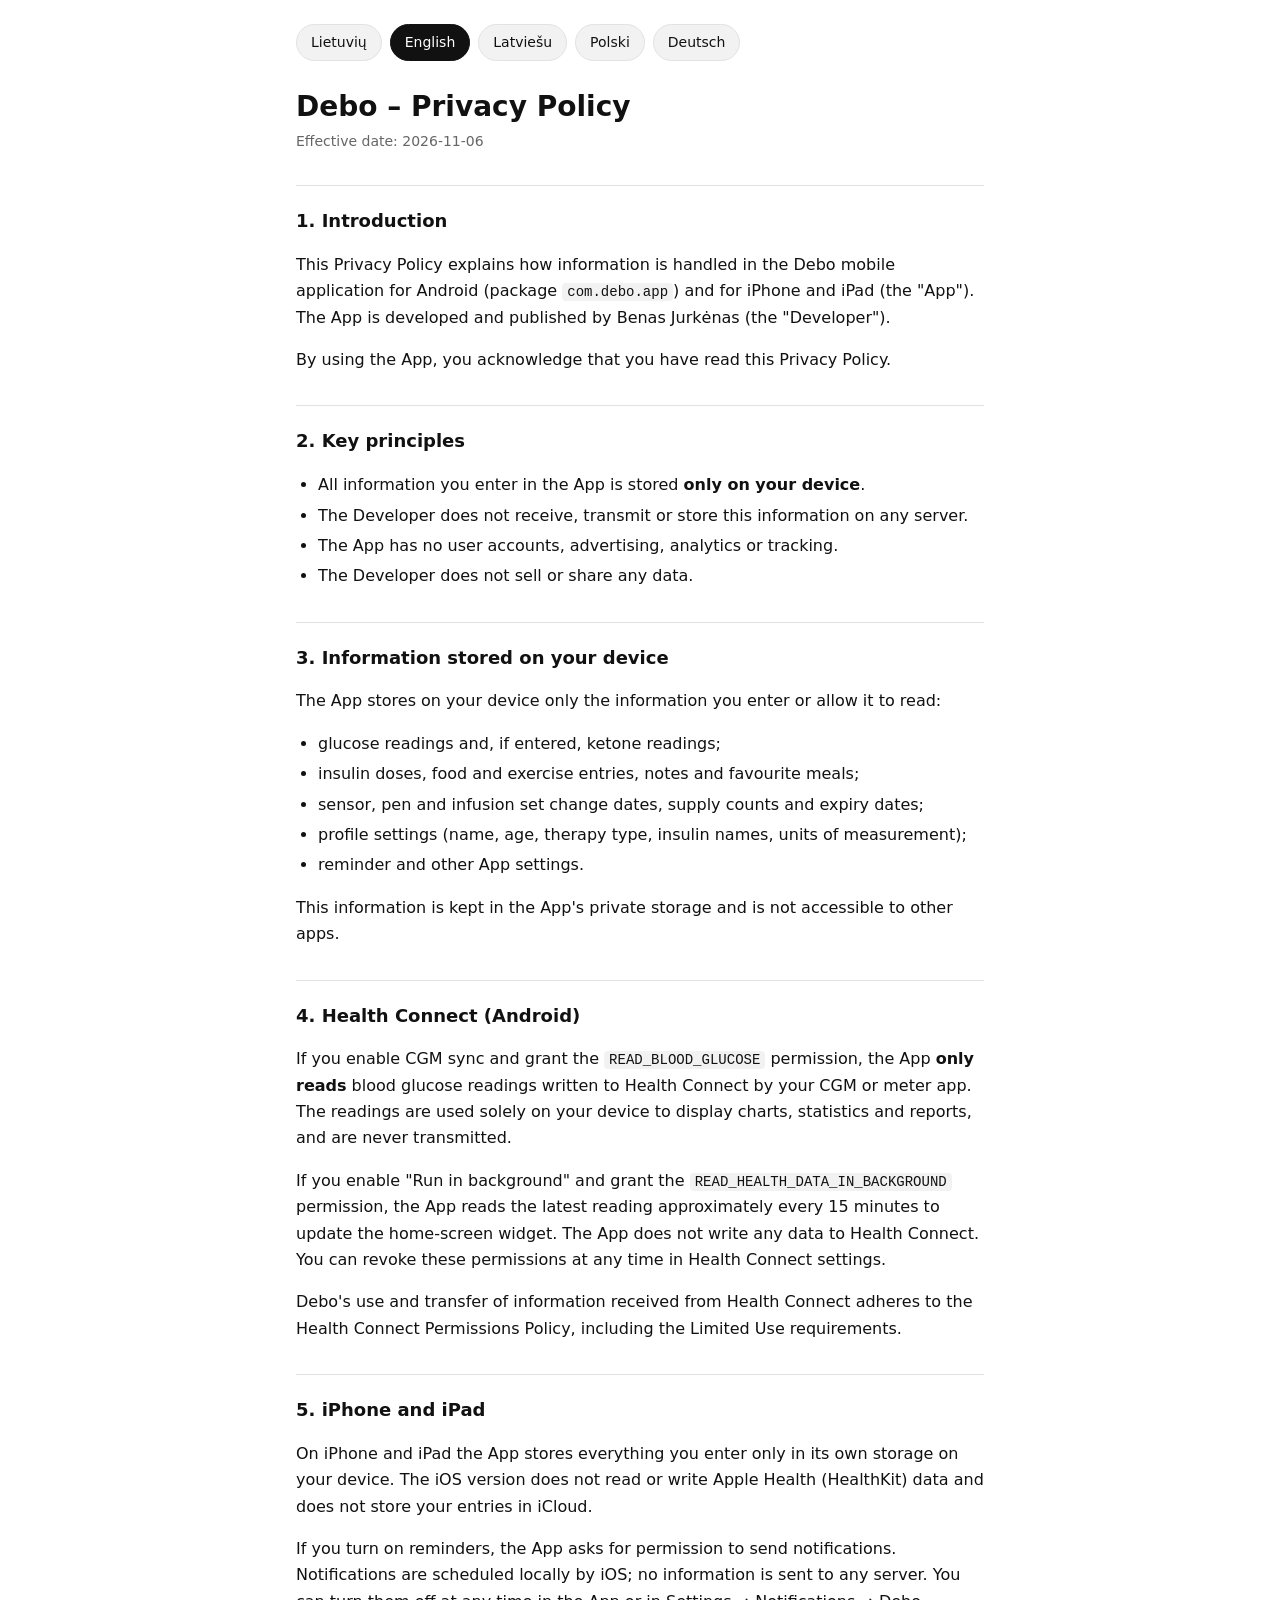
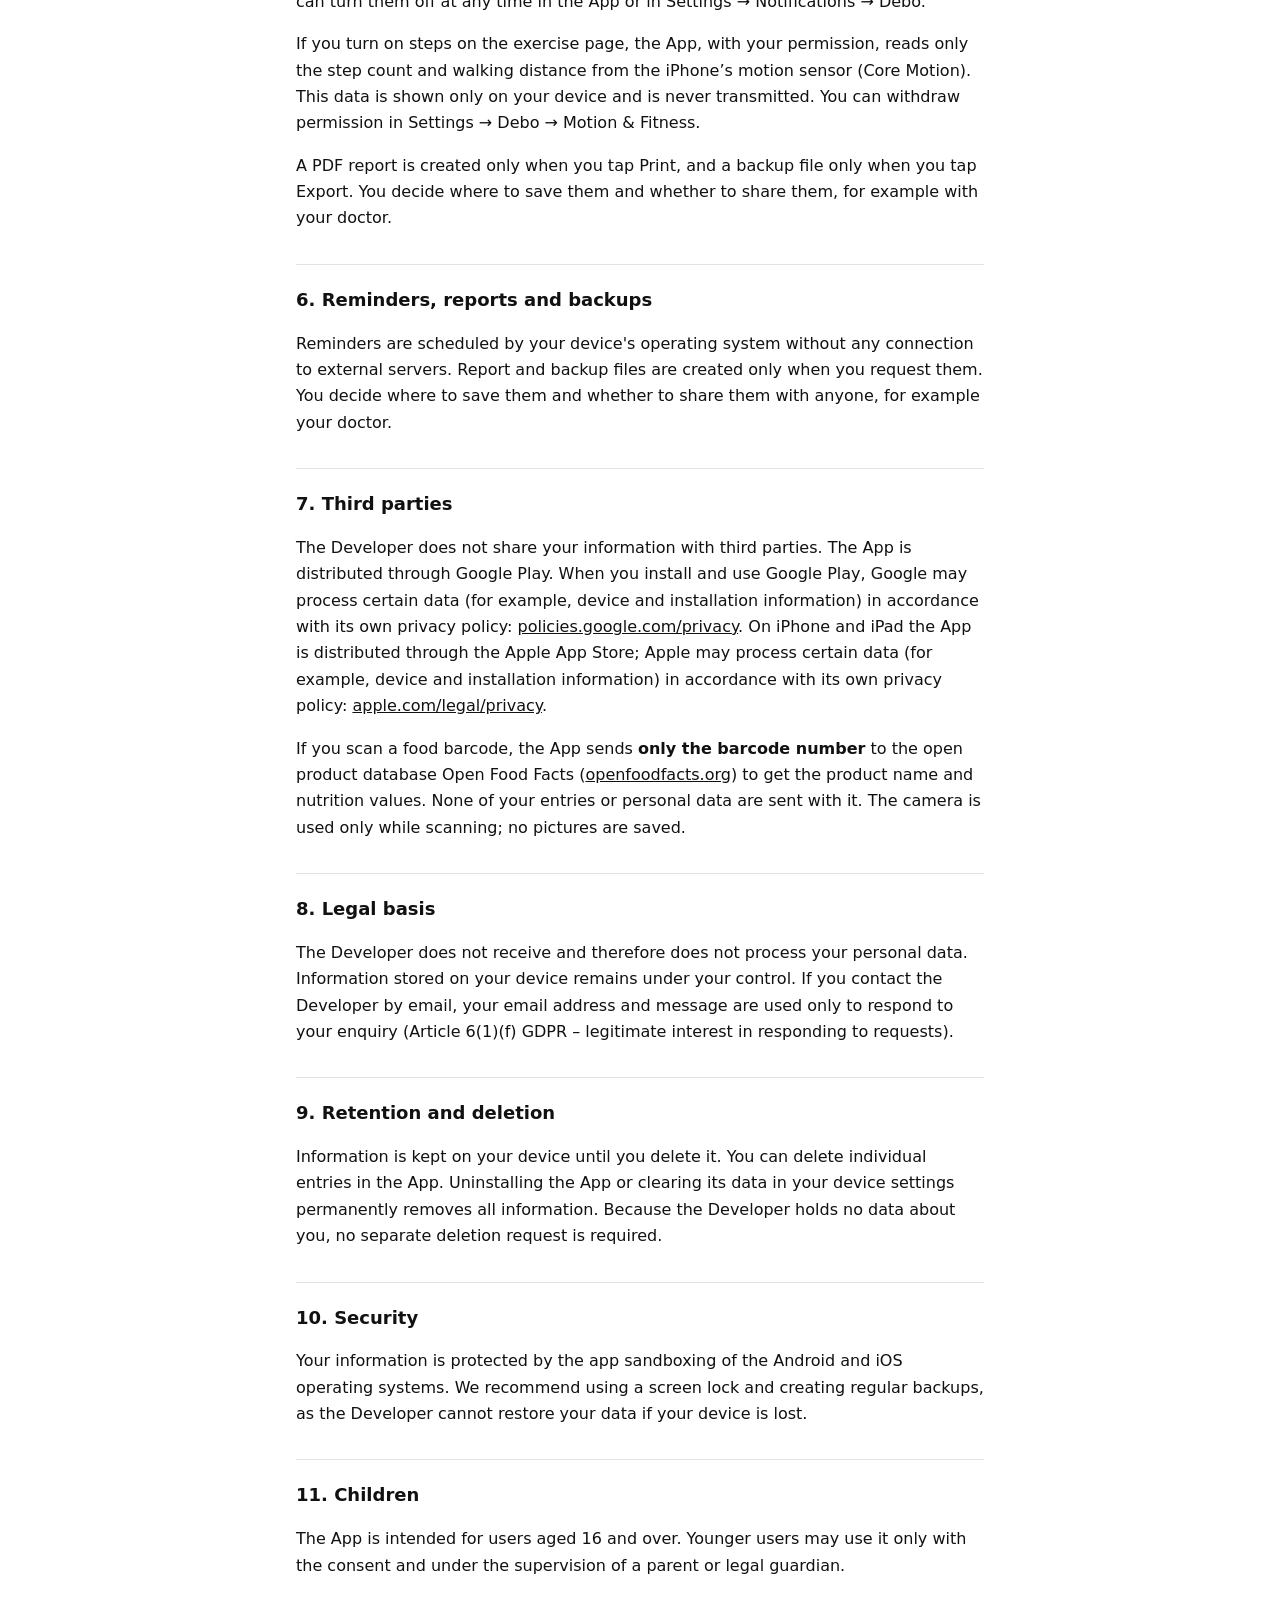
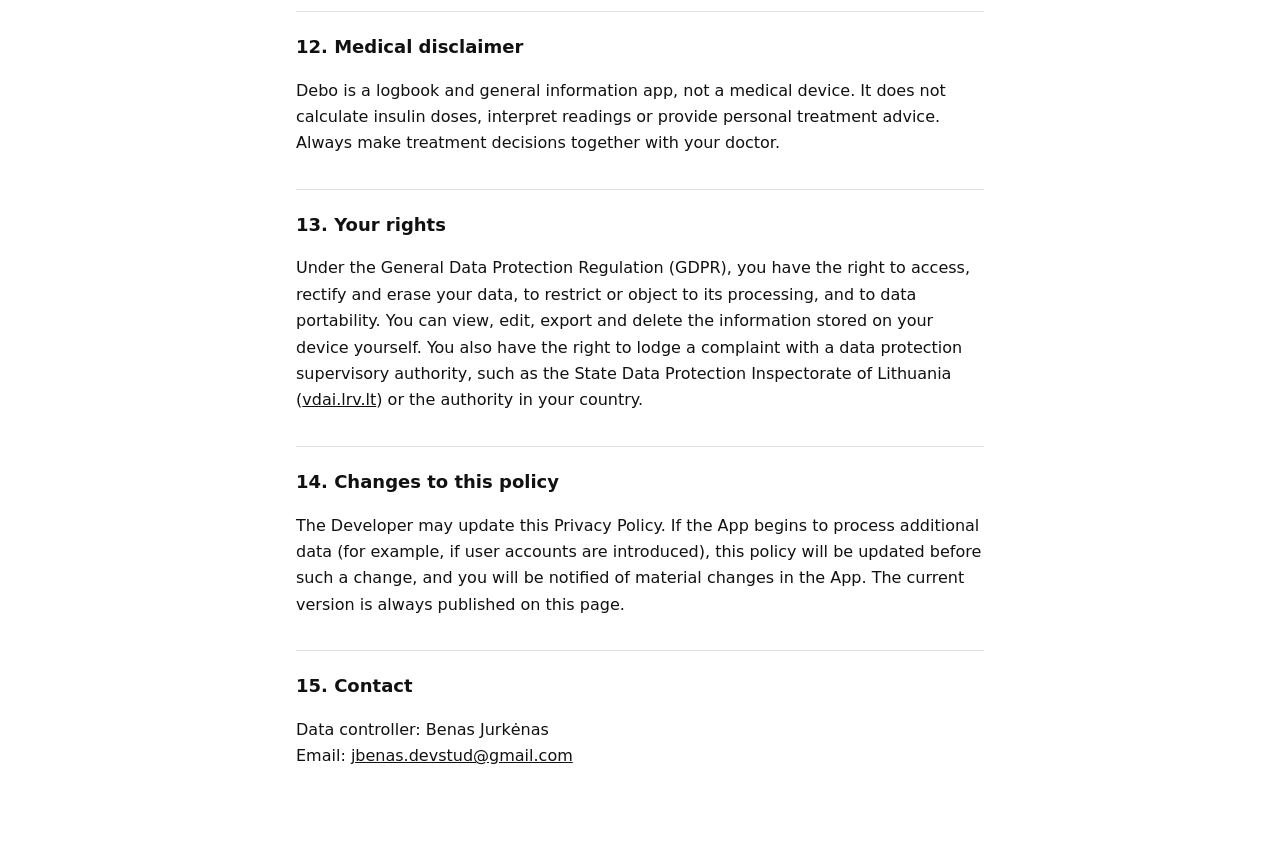
==== commit 76bfe359: "Free barcode scanning and daily steps (iOS build 9) - Barcode scanning for food is free (api-config " ====
--- a/Debo APP/privacy-site/index.html
+++ b/Debo APP/privacy-site/index.html
@@ -32,7 +32,7 @@
 <script>
 const CONTROLLER = 'Benas Jurkėnas';
 const CONTACT = 'jbenas.devstud@gmail.com';
-const UPDATED = '2026-11-05';
+const UPDATED = '2026-11-06';
 
 const TEXT = {
   lt: {
@@ -60,9 +60,11 @@
         <p>„Debo“ naudoja ir perduoda iš „Health Connect“ gautą informaciją laikydamasi „Health Connect“ leidimų politikos, įskaitant riboto naudojimo (angl. <em>Limited Use</em>) reikalavimus.</p>`],
       ['iPhone ir iPad', `<p>iPhone ir iPad įrenginiuose Programėlė visą jūsų įvestą informaciją saugo tik savo saugykloje jūsų įrenginyje. iOS versija neskaito ir nerašo „Apple Health“ (HealthKit) duomenų ir nesaugo jūsų įrašų „iCloud“.</p>
         <p>Jei įjungiate priminimus, Programėlė paprašo leidimo siųsti pranešimus. Pranešimus planuoja pati iOS jūsų įrenginyje, jokia informacija į serverius nesiunčiama. Pranešimus galite bet kada išjungti Programėlėje arba Nustatymuose → Pranešimai → Debo.</p>
+        <p>Jei sporto puslapyje įjungiate žingsnių rodymą, Programėlė, gavusi jūsų leidimą, skaito tik žingsnių skaičių ir nueitą atstumą iš iPhone judesio jutiklio (Core Motion). Šie duomenys rodomi tik įrenginyje ir niekur nesiunčiami. Leidimą galite atšaukti Nustatymuose → Debo → Judesys ir kūno rengyba.</p>
         <p>PDF ataskaita sukuriama tik paspaudus „Spausdinti“, atsarginės kopijos failas – tik paspaudus „Eksportuoti“. Jūs patys sprendžiate, kur juos išsaugoti ir ar kam nors perduoti, pavyzdžiui, gydytojui.</p>`],
       ['Priminimai, ataskaitos ir atsarginės kopijos', `<p>Priminimus planuoja jūsų įrenginio operacinė sistema, be jokio ryšio su išoriniais serveriais. Ataskaitų ir atsarginių kopijų failai kuriami tik jūsų veiksmu. Jūs pats sprendžiate, kur juos išsaugoti ir ar kam nors juos perduoti, pavyzdžiui, gydytojui.</p>`],
-      ['Trečiosios šalys', `<p>Kūrėjas jūsų informacijos trečiosioms šalims neperduoda. Programėlė platinama per „Google Play“. Diegimo ir naudojimosi „Google Play“ metu „Google“ gali tvarkyti tam tikrus duomenis (pavyzdžiui, apie įrenginį ir diegimą) pagal savo privatumo politiką: <a href="https://policies.google.com/privacy">policies.google.com/privacy</a>. iPhone ir iPad įrenginiams Programėlė platinama per „Apple App Store“; „Apple“ gali tvarkyti tam tikrus duomenis (pavyzdžiui, apie įrenginį ir diegimą) pagal savo privatumo politiką: <a href="https://www.apple.com/legal/privacy/">apple.com/legal/privacy</a>.</p>`],
+      ['Trečiosios šalys', `<p>Kūrėjas jūsų informacijos trečiosioms šalims neperduoda. Programėlė platinama per „Google Play“. Diegimo ir naudojimosi „Google Play“ metu „Google“ gali tvarkyti tam tikrus duomenis (pavyzdžiui, apie įrenginį ir diegimą) pagal savo privatumo politiką: <a href="https://policies.google.com/privacy">policies.google.com/privacy</a>. iPhone ir iPad įrenginiams Programėlė platinama per „Apple App Store“; „Apple“ gali tvarkyti tam tikrus duomenis (pavyzdžiui, apie įrenginį ir diegimą) pagal savo privatumo politiką: <a href="https://www.apple.com/legal/privacy/">apple.com/legal/privacy</a>.</p>
+        <p>Jei nuskenuojate maisto produkto barkodą, Programėlė nusiunčia <strong>tik barkodo numerį</strong> į atvirą produktų duomenų bazę „Open Food Facts“ (<a href="https://world.openfoodfacts.org/privacy">openfoodfacts.org</a>), kad gautų produkto pavadinimą ir maistines vertes. Jokie jūsų įrašai ar asmens duomenys kartu nesiunčiami. Kamera naudojama tik skenavimo metu, nuotraukos nesaugomos.</p>`],
       ['Teisinis pagrindas', `<p>Kadangi Kūrėjas jūsų asmens duomenų negauna, jų netvarko. Jūsų įrenginyje saugoma informacija lieka jūsų kontrolėje. Jeigu susisiekiate su Kūrėju el. paštu, jūsų el. pašto adresas ir laiško turinys naudojami tik atsakymui pateikti (BDAR 6 straipsnio 1 dalies f punktas – teisėtas interesas atsakyti į užklausą).</p>`],
       ['Saugojimas ir ištrynimas', `<p>Informacija įrenginyje saugoma tol, kol ją ištrinate. Atskirus įrašus galite ištrinti Programėlėje. Visą informaciją ištrinsite pašalinę Programėlę arba išvalę jos duomenis įrenginio nustatymuose. Kadangi Kūrėjas jūsų duomenų neturi, papildomo prašymo pateikti nereikia.</p>`],
       ['Saugumas', `<p>Informaciją saugo „Android“ ir iOS operacinių sistemų programėlių izoliacija. Rekomenduojame naudoti įrenginio ekrano užraktą ir reguliariai kurti atsargines kopijas, nes praradus įrenginį Kūrėjas negali atkurti jūsų duomenų.</p>`],
@@ -98,9 +100,11 @@
         <p>Debo's use and transfer of information received from Health Connect adheres to the Health Connect Permissions Policy, including the Limited Use requirements.</p>`],
       ['iPhone and iPad', `<p>On iPhone and iPad the App stores everything you enter only in its own storage on your device. The iOS version does not read or write Apple Health (HealthKit) data and does not store your entries in iCloud.</p>
         <p>If you turn on reminders, the App asks for permission to send notifications. Notifications are scheduled locally by iOS; no information is sent to any server. You can turn them off at any time in the App or in Settings → Notifications → Debo.</p>
+        <p>If you turn on steps on the exercise page, the App, with your permission, reads only the step count and walking distance from the iPhone’s motion sensor (Core Motion). This data is shown only on your device and is never transmitted. You can withdraw permission in Settings → Debo → Motion &amp; Fitness.</p>
         <p>A PDF report is created only when you tap Print, and a backup file only when you tap Export. You decide where to save them and whether to share them, for example with your doctor.</p>`],
       ['Reminders, reports and backups', `<p>Reminders are scheduled by your device's operating system without any connection to external servers. Report and backup files are created only when you request them. You decide where to save them and whether to share them with anyone, for example your doctor.</p>`],
-      ['Third parties', `<p>The Developer does not share your information with third parties. The App is distributed through Google Play. When you install and use Google Play, Google may process certain data (for example, device and installation information) in accordance with its own privacy policy: <a href="https://policies.google.com/privacy">policies.google.com/privacy</a>. On iPhone and iPad the App is distributed through the Apple App Store; Apple may process certain data (for example, device and installation information) in accordance with its own privacy policy: <a href="https://www.apple.com/legal/privacy/">apple.com/legal/privacy</a>.</p>`],
+      ['Third parties', `<p>The Developer does not share your information with third parties. The App is distributed through Google Play. When you install and use Google Play, Google may process certain data (for example, device and installation information) in accordance with its own privacy policy: <a href="https://policies.google.com/privacy">policies.google.com/privacy</a>. On iPhone and iPad the App is distributed through the Apple App Store; Apple may process certain data (for example, device and installation information) in accordance with its own privacy policy: <a href="https://www.apple.com/legal/privacy/">apple.com/legal/privacy</a>.</p>
+        <p>If you scan a food barcode, the App sends <strong>only the barcode number</strong> to the open product database Open Food Facts (<a href="https://world.openfoodfacts.org/privacy">openfoodfacts.org</a>) to get the product name and nutrition values. None of your entries or personal data are sent with it. The camera is used only while scanning; no pictures are saved.</p>`],
       ['Legal basis', `<p>The Developer does not receive and therefore does not process your personal data. Information stored on your device remains under your control. If you contact the Developer by email, your email address and message are used only to respond to your enquiry (Article 6(1)(f) GDPR – legitimate interest in responding to requests).</p>`],
       ['Retention and deletion', `<p>Information is kept on your device until you delete it. You can delete individual entries in the App. Uninstalling the App or clearing its data in your device settings permanently removes all information. Because the Developer holds no data about you, no separate deletion request is required.</p>`],
       ['Security', `<p>Your information is protected by the app sandboxing of the Android and iOS operating systems. We recommend using a screen lock and creating regular backups, as the Developer cannot restore your data if your device is lost.</p>`],
@@ -136,9 +140,11 @@
         <p>Debo no Health Connect saņemtās informācijas izmantošana un nodošana atbilst Health Connect atļauju politikai, tostarp ierobežotas izmantošanas (<em>Limited Use</em>) prasībām.</p>`],
       ['iPhone un iPad', `<p>iPhone un iPad ierīcēs Lietotne visu jūsu ievadīto informāciju glabā tikai savā krātuvē jūsu ierīcē. iOS versija nenolasa un neieraksta Apple Health (HealthKit) datus un neglabā jūsu ierakstus iCloud.</p>
         <p>Ja ieslēdzat atgādinājumus, Lietotne lūdz atļauju sūtīt paziņojumus. Paziņojumus jūsu ierīcē plāno pati iOS, un nekāda informācija netiek sūtīta uz serveriem. Paziņojumus varat jebkurā laikā izslēgt Lietotnē vai sadaļā Iestatījumi → Paziņojumi → Debo.</p>
+        <p>Ja sporta lapā ieslēdzat soļu rādīšanu, Lietotne ar jūsu atļauju nolasa tikai soļu skaitu un noieto attālumu no iPhone kustību sensora (Core Motion). Šie dati tiek rādīti tikai ierīcē un netiek nekur nosūtīti. Atļauju varat atsaukt sadaļā Iestatījumi → Debo → Kustības un fitness.</p>
         <p>PDF atskaite tiek izveidota tikai tad, kad pieskaraties “Drukāt”, bet rezerves kopijas fails – tikai tad, kad pieskaraties “Eksportēt”. Jūs paši izlemjat, kur tos saglabāt un vai tos kādam nodot, piemēram, savam ārstam.</p>`],
       ['Atgādinājumi, atskaites un rezerves kopijas', `<p>Atgādinājumus plāno jūsu ierīces operētājsistēma bez savienojuma ar ārējiem serveriem. Atskaišu un rezerves kopiju faili tiek izveidoti tikai pēc jūsu pieprasījuma. Jūs paši izlemjat, kur tos saglabāt un vai tos kādam nodot, piemēram, savam ārstam.</p>`],
-      ['Trešās personas', `<p>Izstrādātājs jūsu informāciju trešajām personām nenodod. Lietotne tiek izplatīta, izmantojot Google Play. Instalējot un lietojot Google Play, Google var apstrādāt noteiktus datus (piemēram, informāciju par ierīci un instalēšanu) saskaņā ar savu privātuma politiku: <a href="https://policies.google.com/privacy">policies.google.com/privacy</a>. iPhone un iPad ierīcēm Lietotne tiek izplatīta, izmantojot Apple App Store; Apple var apstrādāt noteiktus datus (piemēram, informāciju par ierīci un instalēšanu) saskaņā ar savu privātuma politiku: <a href="https://www.apple.com/legal/privacy/">apple.com/legal/privacy</a>.</p>`],
+      ['Trešās personas', `<p>Izstrādātājs jūsu informāciju trešajām personām nenodod. Lietotne tiek izplatīta, izmantojot Google Play. Instalējot un lietojot Google Play, Google var apstrādāt noteiktus datus (piemēram, informāciju par ierīci un instalēšanu) saskaņā ar savu privātuma politiku: <a href="https://policies.google.com/privacy">policies.google.com/privacy</a>. iPhone un iPad ierīcēm Lietotne tiek izplatīta, izmantojot Apple App Store; Apple var apstrādāt noteiktus datus (piemēram, informāciju par ierīci un instalēšanu) saskaņā ar savu privātuma politiku: <a href="https://www.apple.com/legal/privacy/">apple.com/legal/privacy</a>.</p>
+        <p>Ja skenējat pārtikas produkta svītrkodu, Lietotne nosūta <strong>tikai svītrkoda numuru</strong> atvērtajai produktu datubāzei Open Food Facts (<a href="https://world.openfoodfacts.org/privacy">openfoodfacts.org</a>), lai iegūtu produkta nosaukumu un uzturvērtību. Kopā ar to netiek nosūtīti nekādi jūsu ieraksti vai personas dati. Kamera tiek izmantota tikai skenēšanas laikā; attēli netiek saglabāti.</p>`],
       ['Juridiskais pamats', `<p>Izstrādātājs jūsu personas datus nesaņem un tāpēc tos neapstrādā. Jūsu ierīcē glabātā informācija paliek jūsu kontrolē. Ja sazināties ar Izstrādātāju pa e-pastu, jūsu e-pasta adrese un ziņojums tiek izmantoti tikai atbildes sniegšanai (VDAR 6. panta 1. punkta f) apakšpunkts – leģitīmās intereses atbildēt uz pieprasījumu).</p>`],
       ['Glabāšana un dzēšana', `<p>Informācija tiek glabāta jūsu ierīcē, līdz to izdzēšat. Atsevišķus ierakstus varat dzēst Lietotnē. Atinstalējot Lietotni vai notīrot tās datus ierīces iestatījumos, visa informācija tiek neatgriezeniski dzēsta. Tā kā Izstrādātāja rīcībā nav jūsu datu, atsevišķs dzēšanas pieprasījums nav nepieciešams.</p>`],
       ['Drošība', `<p>Jūsu informāciju aizsargā Android un iOS operētājsistēmu lietotņu izolācija. Iesakām izmantot ekrāna bloķēšanu un regulāri veidot rezerves kopijas, jo ierīces nozaudēšanas gadījumā Izstrādātājs nevar atjaunot jūsu datus.</p>`],
@@ -174,9 +180,11 @@
         <p>Wykorzystywanie i przekazywanie przez Debo informacji otrzymanych z Health Connect jest zgodne z Zasadami dotyczącymi uprawnień Health Connect, w tym z wymogami ograniczonego użycia (<em>Limited Use</em>).</p>`],
       ['iPhone i iPad', `<p>Na iPhonie i iPadzie Aplikacja przechowuje wszystkie wprowadzone informacje wyłącznie we własnej pamięci na urządzeniu Użytkownika. Wersja na iOS nie odczytuje ani nie zapisuje danych Apple Health (HealthKit) i nie przechowuje wpisów w iCloud.</p>
         <p>Jeżeli Użytkownik włączy przypomnienia, Aplikacja poprosi o zgodę na wysyłanie powiadomień. Powiadomienia są planowane lokalnie przez system iOS; żadne informacje nie są wysyłane na serwery. Powiadomienia można w każdej chwili wyłączyć w Aplikacji lub w Ustawieniach → Powiadomienia → Debo.</p>
+        <p>Jeżeli Użytkownik włączy wyświetlanie kroków na stronie sportu, Aplikacja, za jego zgodą, odczytuje wyłącznie liczbę kroków i przebyty dystans z czujnika ruchu iPhone’a (Core Motion). Dane te są wyświetlane wyłącznie na urządzeniu i nigdzie nie są przesyłane. Zgodę można cofnąć w Ustawieniach → Debo → Ruch i sprawność.</p>
         <p>Raport PDF jest tworzony tylko po dotknięciu „Drukuj”, a plik kopii zapasowej – tylko po dotknięciu „Eksportuj”. Użytkownik sam decyduje, gdzie je zapisać i czy komukolwiek je przekazać, na przykład lekarzowi.</p>`],
       ['Przypomnienia, raporty i kopie zapasowe', `<p>Przypomnienia są planowane przez system operacyjny urządzenia, bez połączenia z zewnętrznymi serwerami. Pliki raportów i kopii zapasowych są tworzone wyłącznie na żądanie Użytkownika. Użytkownik sam decyduje, gdzie je zapisać i czy komukolwiek je przekazać, na przykład lekarzowi.</p>`],
-      ['Podmioty trzecie', `<p>Twórca nie przekazuje informacji Użytkownika podmiotom trzecim. Aplikacja jest dystrybuowana za pośrednictwem Google Play. Podczas instalacji i korzystania z Google Play firma Google może przetwarzać określone dane (np. informacje o urządzeniu i instalacji) zgodnie z własną polityką prywatności: <a href="https://policies.google.com/privacy">policies.google.com/privacy</a>. Na iPhone'a i iPada Aplikacja jest dystrybuowana za pośrednictwem Apple App Store; firma Apple może przetwarzać określone dane (np. informacje o urządzeniu i instalacji) zgodnie z własną polityką prywatności: <a href="https://www.apple.com/legal/privacy/">apple.com/legal/privacy</a>.</p>`],
+      ['Podmioty trzecie', `<p>Twórca nie przekazuje informacji Użytkownika podmiotom trzecim. Aplikacja jest dystrybuowana za pośrednictwem Google Play. Podczas instalacji i korzystania z Google Play firma Google może przetwarzać określone dane (np. informacje o urządzeniu i instalacji) zgodnie z własną polityką prywatności: <a href="https://policies.google.com/privacy">policies.google.com/privacy</a>. Na iPhone'a i iPada Aplikacja jest dystrybuowana za pośrednictwem Apple App Store; firma Apple może przetwarzać określone dane (np. informacje o urządzeniu i instalacji) zgodnie z własną polityką prywatności: <a href="https://www.apple.com/legal/privacy/">apple.com/legal/privacy</a>.</p>
+        <p>Jeżeli Użytkownik zeskanuje kod kreskowy produktu, Aplikacja wysyła <strong>wyłącznie numer kodu</strong> do otwartej bazy produktów Open Food Facts (<a href="https://world.openfoodfacts.org/privacy">openfoodfacts.org</a>), aby pobrać nazwę produktu i wartości odżywcze. Żadne wpisy ani dane osobowe Użytkownika nie są przy tym przesyłane. Aparat jest używany tylko podczas skanowania; zdjęcia nie są zapisywane.</p>`],
       ['Podstawa prawna', `<p>Twórca nie otrzymuje danych osobowych Użytkownika, a zatem ich nie przetwarza. Informacje przechowywane na urządzeniu pozostają pod kontrolą Użytkownika. W przypadku kontaktu z Twórcą drogą e-mailową adres e-mail i treść wiadomości są wykorzystywane wyłącznie w celu udzielenia odpowiedzi (art. 6 ust. 1 lit. f RODO – prawnie uzasadniony interes polegający na udzieleniu odpowiedzi na zapytanie).</p>`],
       ['Przechowywanie i usuwanie danych', `<p>Informacje są przechowywane na urządzeniu do czasu ich usunięcia przez Użytkownika. Pojedyncze wpisy można usunąć w Aplikacji. Odinstalowanie Aplikacji lub wyczyszczenie jej danych w ustawieniach urządzenia trwale usuwa wszystkie informacje. Ponieważ Twórca nie posiada żadnych danych Użytkownika, odrębny wniosek o usunięcie danych nie jest wymagany.</p>`],
       ['Bezpieczeństwo', `<p>Informacje są chronione przez mechanizm izolacji aplikacji systemów Android i iOS. Zaleca się korzystanie z blokady ekranu i regularne tworzenie kopii zapasowych, ponieważ w razie utraty urządzenia Twórca nie ma możliwości odtworzenia danych.</p>`],
@@ -212,9 +220,11 @@
         <p>Die Nutzung und Weitergabe von Informationen, die Debo von Health Connect erhält, erfolgt gemäß der Health-Connect-Berechtigungsrichtlinie, einschließlich der Anforderungen zur eingeschränkten Nutzung (<em>Limited Use</em>).</p>`],
       ['iPhone und iPad', `<p>Auf iPhone und iPad speichert die App alle Ihre Eingaben ausschließlich in ihrem eigenen Speicher auf Ihrem Gerät. Die iOS-Version liest und schreibt keine Daten aus bzw. in Apple Health (HealthKit) und speichert Ihre Einträge nicht in iCloud.</p>
         <p>Wenn Sie Erinnerungen aktivieren, bittet die App um die Erlaubnis, Mitteilungen zu senden. Mitteilungen werden von iOS lokal auf Ihrem Gerät geplant; es werden keine Informationen an Server gesendet. Sie können sie jederzeit in der App oder unter Einstellungen → Mitteilungen → Debo ausschalten.</p>
+        <p>Wenn Sie auf der Sportseite die Schrittanzeige aktivieren, liest die App mit Ihrer Erlaubnis nur die Schrittzahl und die Gehstrecke aus dem Bewegungssensor des iPhone (Core Motion). Diese Daten werden nur auf Ihrem Gerät angezeigt und nicht übermittelt. Die Erlaubnis können Sie unter Einstellungen → Debo → Bewegung &amp; Fitness widerrufen.</p>
         <p>Ein PDF-Bericht wird nur erstellt, wenn Sie auf „Drucken“ tippen, eine Sicherungsdatei nur, wenn Sie auf „Exportieren“ tippen. Sie entscheiden selbst, wo Sie diese speichern und ob Sie sie weitergeben, beispielsweise an Ihre Ärztin oder Ihren Arzt.</p>`],
       ['Erinnerungen, Berichte und Sicherungen', `<p>Erinnerungen werden vom Betriebssystem Ihres Geräts geplant, ohne Verbindung zu externen Servern. Berichts- und Sicherungsdateien werden ausschließlich auf Ihre Veranlassung erstellt. Sie entscheiden selbst, wo Sie diese speichern und ob Sie sie weitergeben, beispielsweise an Ihre Ärztin oder Ihren Arzt.</p>`],
-      ['Dritte', `<p>Der Entwickler gibt Ihre Informationen nicht an Dritte weiter. Die App wird über Google Play vertrieben. Bei der Installation und Nutzung von Google Play kann Google bestimmte Daten (z. B. Geräte- und Installationsinformationen) gemäß seiner eigenen Datenschutzerklärung verarbeiten: <a href="https://policies.google.com/privacy">policies.google.com/privacy</a>. Für iPhone und iPad wird die App über den Apple App Store vertrieben; Apple kann bestimmte Daten (z. B. Geräte- und Installationsinformationen) gemäß seiner eigenen Datenschutzerklärung verarbeiten: <a href="https://www.apple.com/legal/privacy/">apple.com/legal/privacy</a>.</p>`],
+      ['Dritte', `<p>Der Entwickler gibt Ihre Informationen nicht an Dritte weiter. Die App wird über Google Play vertrieben. Bei der Installation und Nutzung von Google Play kann Google bestimmte Daten (z. B. Geräte- und Installationsinformationen) gemäß seiner eigenen Datenschutzerklärung verarbeiten: <a href="https://policies.google.com/privacy">policies.google.com/privacy</a>. Für iPhone und iPad wird die App über den Apple App Store vertrieben; Apple kann bestimmte Daten (z. B. Geräte- und Installationsinformationen) gemäß seiner eigenen Datenschutzerklärung verarbeiten: <a href="https://www.apple.com/legal/privacy/">apple.com/legal/privacy</a>.</p>
+        <p>Wenn Sie den Barcode eines Lebensmittels scannen, sendet die App <strong>nur die Barcode-Nummer</strong> an die offene Produktdatenbank Open Food Facts (<a href="https://world.openfoodfacts.org/privacy">openfoodfacts.org</a>), um Produktname und Nährwerte abzurufen. Ihre Einträge oder personenbezogenen Daten werden dabei nicht übermittelt. Die Kamera wird nur während des Scannens verwendet; es werden keine Bilder gespeichert.</p>`],
       ['Rechtsgrundlage', `<p>Der Entwickler erhält keine personenbezogenen Daten von Ihnen und verarbeitet diese daher nicht. Die auf Ihrem Gerät gespeicherten Informationen verbleiben unter Ihrer Kontrolle. Wenn Sie den Entwickler per E-Mail kontaktieren, werden Ihre E-Mail-Adresse und Ihre Nachricht ausschließlich zur Beantwortung Ihrer Anfrage verwendet (Art. 6 Abs. 1 lit. f DSGVO – berechtigtes Interesse an der Beantwortung von Anfragen).</p>`],
       ['Speicherdauer und Löschung', `<p>Die Informationen bleiben auf Ihrem Gerät gespeichert, bis Sie sie löschen. Einzelne Einträge können Sie in der App löschen. Durch die Deinstallation der App oder das Löschen ihrer Daten in den Geräteeinstellungen werden alle Informationen dauerhaft entfernt. Da der Entwickler keine Daten über Sie besitzt, ist kein gesonderter Löschantrag erforderlich.</p>`],
       ['Sicherheit', `<p>Ihre Informationen werden durch die App-Isolation der Betriebssysteme Android und iOS geschützt. Wir empfehlen, eine Bildschirmsperre zu verwenden und regelmäßig Sicherungen zu erstellen, da der Entwickler Ihre Daten bei Verlust des Geräts nicht wiederherstellen kann.</p>`],
